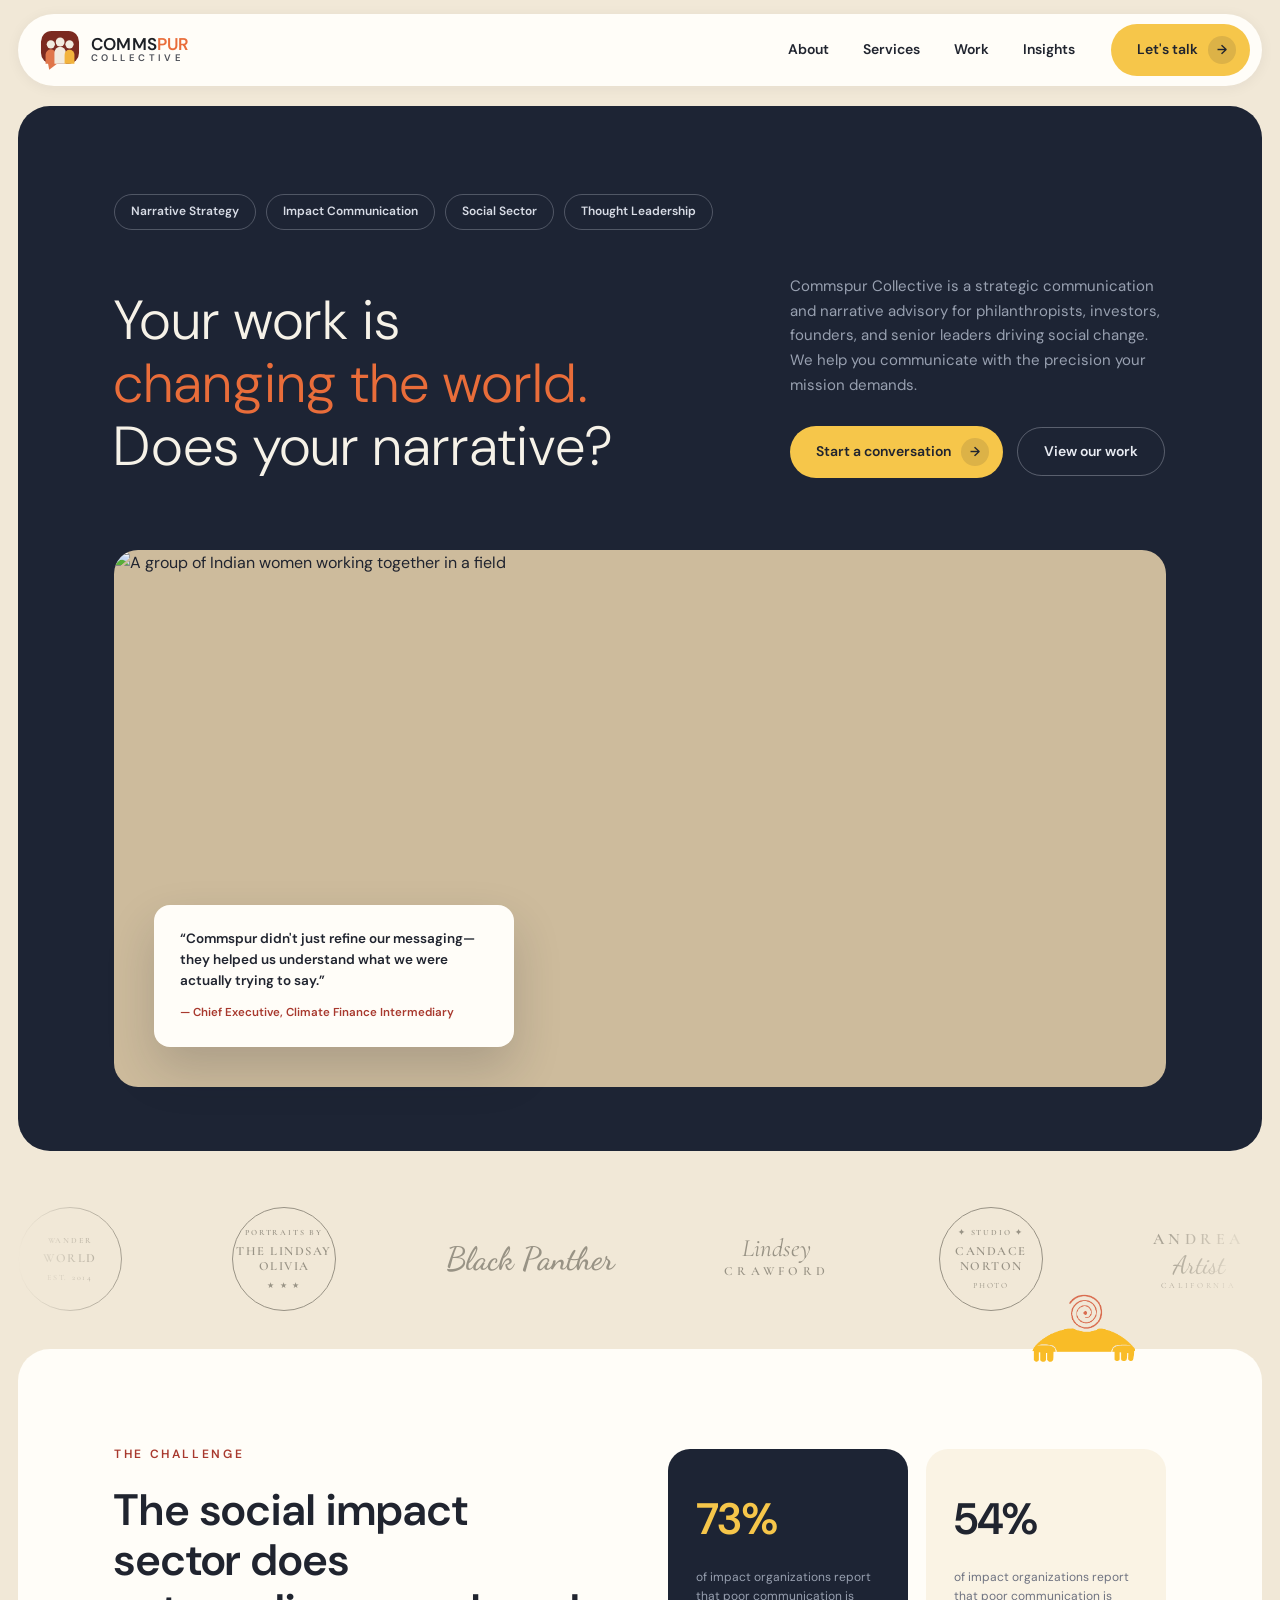
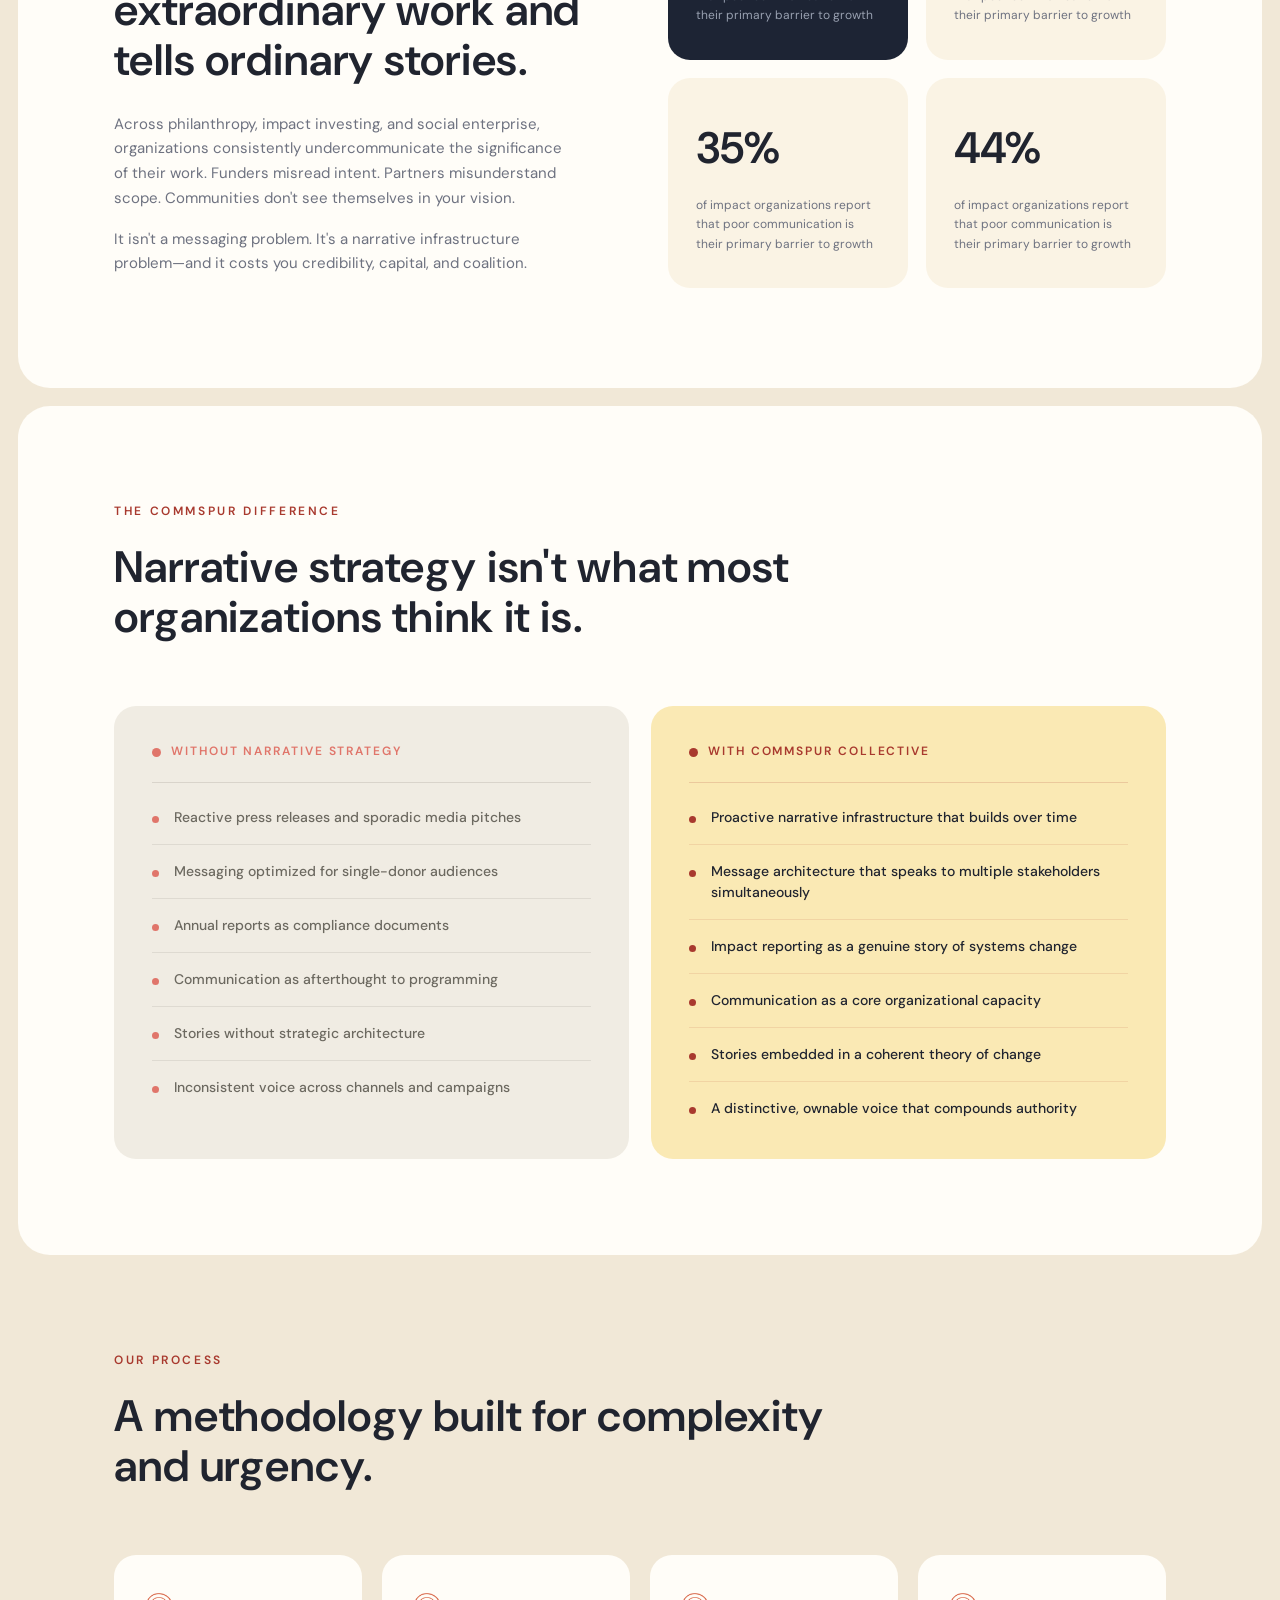
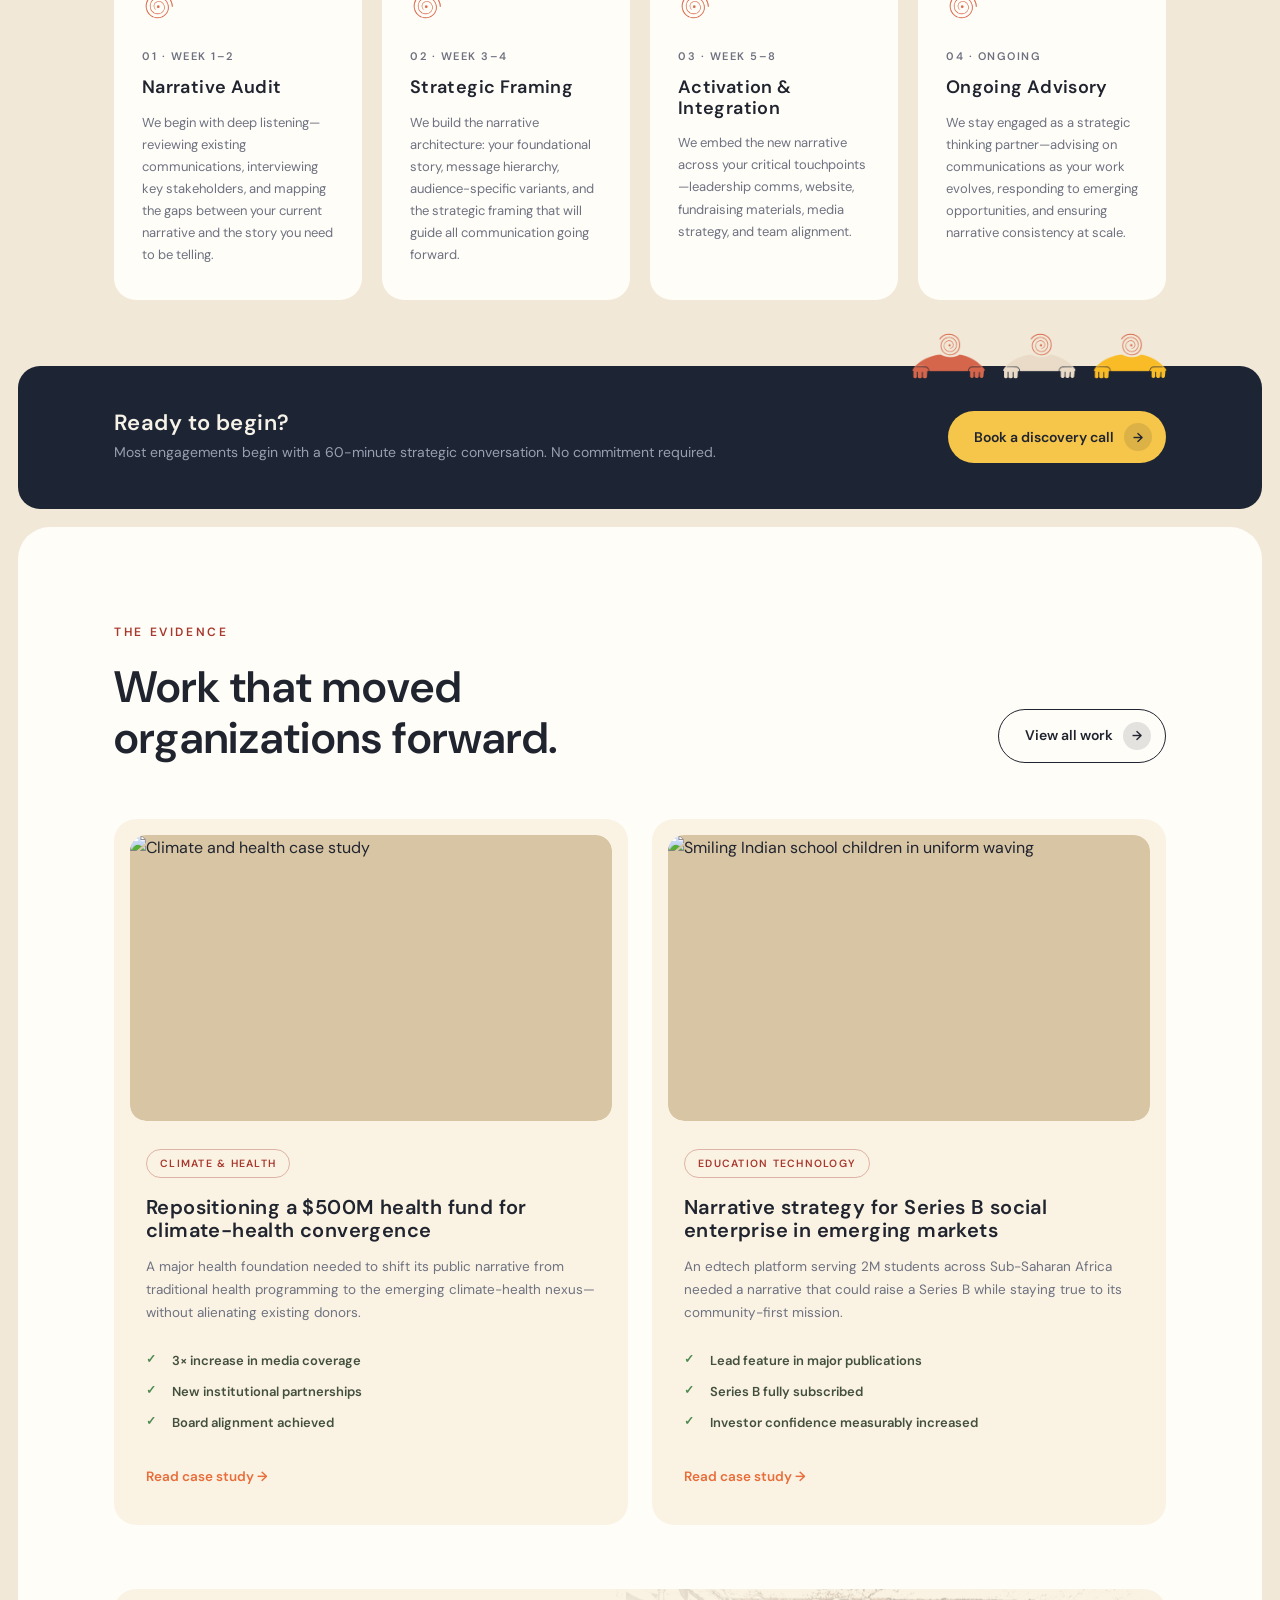
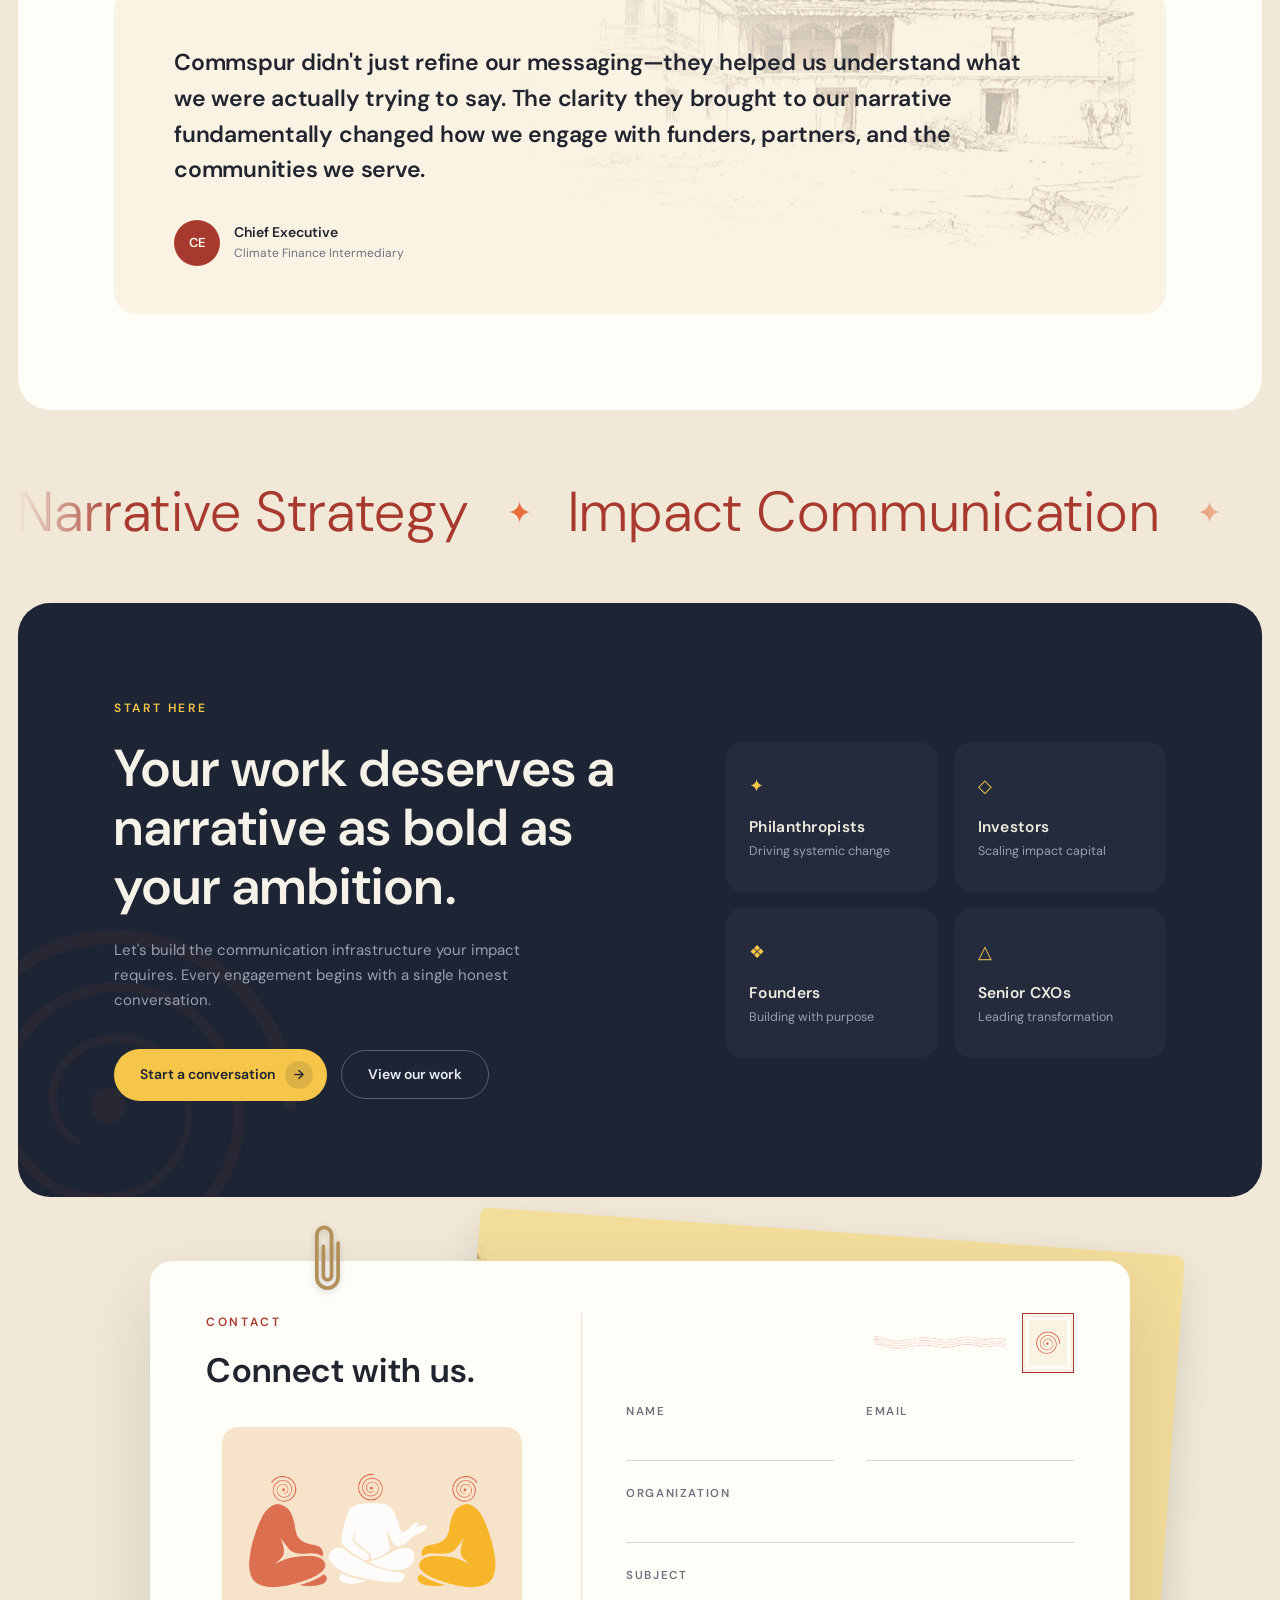
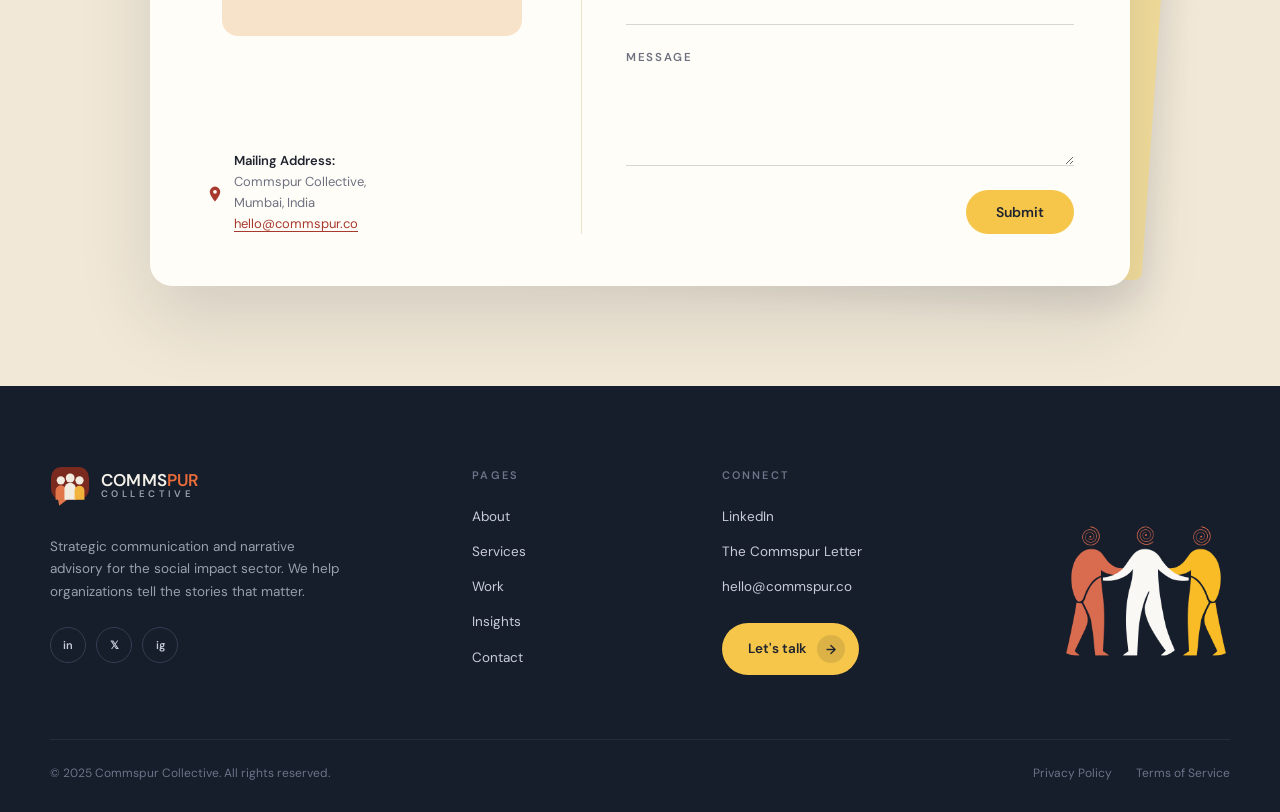
==== index.html @ 4a5842fd "first commit" ====
<!DOCTYPE html>
<html lang="en">
<head>
  <meta charset="UTF-8" />
  <meta name="viewport" content="width=device-width, initial-scale=1.0" />
  <title>Commspur Collective — Strategic Communication &amp; Narrative Advisory</title>
  <meta name="description" content="Commspur Collective is a strategic communication and narrative advisory for philanthropists, investors, founders, and senior leaders driving social change." />
  <link rel="preconnect" href="https://fonts.googleapis.com" />
  <link rel="preconnect" href="https://fonts.gstatic.com" crossorigin />
  <link href="https://fonts.googleapis.com/css2?family=DM+Sans:opsz,wght@9..40,300;9..40,400;9..40,500;9..40,600&family=Dancing+Script:wght@600;700&family=Cormorant+Garamond:ital,wght@0,500;0,600;1,500&display=swap" rel="stylesheet" />
  <link rel="icon" type="image/svg+xml" href="assets/logo-mark.svg" />
  <link rel="stylesheet" href="styles.css" />
</head>
<body>

  <!-- ============ HEADER ============ -->
  <header class="site-header" id="top">
    <div class="header-bar">
      <a href="#top" class="brand">
        <img class="brand-mark" src="assets/logo-mark.svg" alt="Commspur Collective logo" />
        <span class="brand-text">
          <span class="brand-word">COMMS<em>PUR</em></span>
          <span class="brand-sub">COLLECTIVE</span>
        </span>
      </a>

      <nav class="main-nav" id="mainNav">
        <a href="#challenge">About</a>
        <a href="#process">Services</a>
        <a href="#work">Work</a>
        <a href="#footer">Insights</a>
      </nav>

      <a href="#contact" class="btn btn-yellow header-cta">Let's talk <span class="arrow">→</span></a>

      <button class="nav-toggle" id="navToggle" aria-label="Open menu" aria-expanded="false">
        <span></span><span></span><span></span>
      </button>
    </div>
  </header>

  <main class="shell">

    <!-- ============ HERO (navy mega-block) ============ -->
    <section class="block block-navy hero">
      <div class="block-inner">
        <div class="hero-tags reveal">
          <span class="tag-pill">Narrative Strategy</span>
          <span class="tag-pill">Impact Communication</span>
          <span class="tag-pill">Social Sector</span>
          <span class="tag-pill">Thought Leadership</span>
        </div>

        <div class="hero-grid">
          <h1 class="reveal d1">Your work is<br /><span class="accent">changing the&nbsp;world.</span><br />Does your narrative?</h1>
          <div class="hero-aside reveal d2">
            <p>Commspur Collective is a strategic communication and narrative advisory for philanthropists, investors, founders, and senior leaders driving social change. We help you communicate with the precision your mission demands.</p>
            <div class="hero-actions">
              <a href="#contact" class="btn btn-yellow">Start a conversation <span class="arrow">→</span></a>
              <a href="#work" class="btn btn-ghost">View our work</a>
            </div>
          </div>
        </div>

        <div class="hero-media reveal d3">
          <img class="hero-photo" src="https://images.unsplash.com/photo-1707721690544-781fe6ede937?q=80&amp;w=1800&amp;auto=format&amp;fit=crop" alt="A group of Indian women working together in a field" loading="eager" />
          <figure class="hero-quote-card">
            <blockquote>&ldquo;Commspur didn't just refine our messaging&mdash;they helped us understand what we were actually trying to say.&rdquo;</blockquote>
            <figcaption>&mdash; Chief Executive, Climate Finance Intermediary</figcaption>
          </figure>
        </div>
      </div>
    </section>

    <!-- ============ LOGO STRIP ============ -->
    <section class="logo-strip" aria-label="Clients we have worked with">
      <div class="marquee">
        <div class="marquee-track" id="marqueeTrack">
          <div class="logo-item logo-stamp"><span class="stamp-top">WANDER</span><span class="stamp-mid">WORLD</span><span class="stamp-bottom">EST. 2014</span></div>
          <div class="logo-item logo-stamp"><span class="stamp-top">PORTRAITS BY</span><span class="stamp-mid">THE LINDSAY<br/>OLIVIA</span><span class="stamp-bottom">&#9733; &#9733; &#9733;</span></div>
          <div class="logo-item logo-script">Black Panther</div>
          <div class="logo-item logo-serif"><span class="serif-top">Lindsey</span><span class="serif-bottom">CRAWFORD</span></div>
          <div class="logo-item logo-stamp"><span class="stamp-top">&#10022; STUDIO &#10022;</span><span class="stamp-mid">CANDACE<br/>NORTON</span><span class="stamp-bottom">PHOTO</span></div>
          <div class="logo-item logo-mixed"><span class="mixed-top">ANDREA</span><span class="mixed-script">Artist</span><span class="mixed-bottom">CALIFORNIA</span></div>
          <div class="logo-item logo-script">Jonas &amp; June</div>
        </div>
      </div>
    </section>

    <!-- ============ THE CHALLENGE (white mega-block) ============ -->
    <section class="block block-white" id="challenge">
      <img class="peep-challenge peep-pop" src="assets/web/peep-yellow.png" alt="" aria-hidden="true" />
      <div class="block-inner">
        <div class="challenge-grid">
          <div class="challenge-copy reveal">
            <span class="eyebrow">The Challenge</span>
            <h2>The social impact sector does extraordinary work and tells ordinary stories.</h2>
            <p>Across philanthropy, impact investing, and social enterprise, organizations consistently undercommunicate the significance of their work. Funders misread intent. Partners misunderstand scope. Communities don't see themselves in your vision.</p>
            <p>It isn't a messaging problem. It's a narrative infrastructure problem&mdash;and it costs you credibility, capital, and coalition.</p>
          </div>
          <div class="stats-grid" data-stagger>
            <div class="stat-card stat-card-navy">
              <span class="stat-number">73%</span>
              <p>of impact organizations report that poor communication is their primary barrier to growth</p>
            </div>
            <div class="stat-card">
              <span class="stat-number">54%</span>
              <p>of impact organizations report that poor communication is their primary barrier to growth</p>
            </div>
            <div class="stat-card">
              <span class="stat-number">35%</span>
              <p>of impact organizations report that poor communication is their primary barrier to growth</p>
            </div>
            <div class="stat-card">
              <span class="stat-number">44%</span>
              <p>of impact organizations report that poor communication is their primary barrier to growth</p>
            </div>
          </div>
        </div>
      </div>
    </section>

    <!-- ============ THE COMMSPUR DIFFERENCE (white mega-block) ============ -->
    <section class="block block-white" id="difference">
      <div class="block-inner">
        <div class="section-head reveal">
          <span class="eyebrow">The Commspur Difference</span>
          <h2>Narrative strategy isn't what most organizations think it is.</h2>
        </div>

        <div class="compare-cols" data-stagger>
          <div class="compare-col col-without">
            <div class="compare-header"><span class="compare-dot dot-red"></span> Without Narrative Strategy</div>
            <ul>
              <li>Reactive press releases and sporadic media pitches</li>
              <li>Messaging optimized for single-donor audiences</li>
              <li>Annual reports as compliance documents</li>
              <li>Communication as afterthought to programming</li>
              <li>Stories without strategic architecture</li>
              <li>Inconsistent voice across channels and campaigns</li>
            </ul>
          </div>
          <div class="compare-col col-with">
            <div class="compare-header"><span class="compare-dot dot-orange"></span> With Commspur Collective</div>
            <ul>
              <li>Proactive narrative infrastructure that builds over time</li>
              <li>Message architecture that speaks to multiple stakeholders simultaneously</li>
              <li>Impact reporting as a genuine story of systems change</li>
              <li>Communication as a core organizational capacity</li>
              <li>Stories embedded in a coherent theory of change</li>
              <li>A distinctive, ownable voice that compounds authority</li>
            </ul>
          </div>
        </div>
      </div>
    </section>

    <!-- ============ OUR PROCESS (on canvas) ============ -->
    <section class="process-section" id="process">
      <div class="block-inner">
        <div class="section-head reveal">
          <span class="eyebrow">Our Process</span>
          <h2>A methodology built for complexity and urgency.</h2>
        </div>

        <div class="process-grid" data-stagger>
          <article class="process-card">
            <img class="process-spiral" src="assets/web/spiral.png" alt="" aria-hidden="true" />
            <span class="process-step">01 &middot; Week 1&ndash;2</span>
            <h3>Narrative Audit</h3>
            <p>We begin with deep listening&mdash;reviewing existing communications, interviewing key stakeholders, and mapping the gaps between your current narrative and the story you need to be telling.</p>
          </article>
          <article class="process-card">
            <img class="process-spiral" src="assets/web/spiral.png" alt="" aria-hidden="true" />
            <span class="process-step">02 &middot; Week 3&ndash;4</span>
            <h3>Strategic Framing</h3>
            <p>We build the narrative architecture: your foundational story, message hierarchy, audience-specific variants, and the strategic framing that will guide all communication going forward.</p>
          </article>
          <article class="process-card">
            <img class="process-spiral" src="assets/web/spiral.png" alt="" aria-hidden="true" />
            <span class="process-step">03 &middot; Week 5&ndash;8</span>
            <h3>Activation &amp; Integration</h3>
            <p>We embed the new narrative across your critical touchpoints&mdash;leadership comms, website, fundraising materials, media strategy, and team alignment.</p>
          </article>
          <article class="process-card">
            <img class="process-spiral" src="assets/web/spiral.png" alt="" aria-hidden="true" />
            <span class="process-step">04 &middot; Ongoing</span>
            <h3>Ongoing Advisory</h3>
            <p>We stay engaged as a strategic thinking partner&mdash;advising on communications as your work evolves, responding to emerging opportunities, and ensuring narrative consistency at scale.</p>
          </article>
        </div>
      </div>
    </section>

    <!-- ============ READY TO BEGIN (navy strip) ============ -->
    <section class="block block-navy ready-block">
      <img class="peep-collective peep-pop" src="assets/web/figures-collective.png" alt="" aria-hidden="true" />
      <div class="block-inner ready-strip reveal">
        <div class="ready-copy">
          <h3>Ready to begin?</h3>
          <p>Most engagements begin with a 60-minute strategic conversation. No commitment required.</p>
        </div>
        <a href="#contact" class="btn btn-yellow">Book a discovery call <span class="arrow">→</span></a>
      </div>
    </section>

    <!-- ============ THE EVIDENCE / WORK (white mega-block) ============ -->
    <section class="block block-white" id="work">
      <div class="block-inner">
        <div class="evidence-head reveal">
          <div>
            <span class="eyebrow">The Evidence</span>
            <h2>Work that moved organizations forward.</h2>
          </div>
          <a href="#work" class="btn btn-outline">View all work <span class="arrow">→</span></a>
        </div>

        <div class="case-grid" data-stagger>
          <article class="case-card">
            <div class="case-media">
              <img src="https://images.unsplash.com/photo-1542601906990-b4d3fb778b09?q=80&amp;w=1200&amp;auto=format&amp;fit=crop" alt="Climate and health case study" loading="lazy" />
            </div>
            <div class="case-body">
              <span class="case-tag">Climate &amp; Health</span>
              <h3>Repositioning a $500M health fund for climate-health convergence</h3>
              <p>A major health foundation needed to shift its public narrative from traditional health programming to the emerging climate-health nexus&mdash;without alienating existing donors.</p>
              <ul class="case-results">
                <li>3&times; increase in media coverage</li>
                <li>New institutional partnerships</li>
                <li>Board alignment achieved</li>
              </ul>
              <a href="#work" class="case-link">Read case study <span class="arrow">→</span></a>
            </div>
          </article>

          <article class="case-card">
            <div class="case-media">
              <img src="https://images.unsplash.com/photo-1524069290683-0457abfe42c3?q=80&amp;w=1200&amp;auto=format&amp;fit=crop" alt="Smiling Indian school children in uniform waving" loading="lazy" />
            </div>
            <div class="case-body">
              <span class="case-tag">Education Technology</span>
              <h3>Narrative strategy for Series B social enterprise in emerging markets</h3>
              <p>An edtech platform serving 2M students across Sub-Saharan Africa needed a narrative that could raise a Series B while staying true to its community-first mission.</p>
              <ul class="case-results">
                <li>Lead feature in major publications</li>
                <li>Series B fully subscribed</li>
                <li>Investor confidence measurably increased</li>
              </ul>
              <a href="#work" class="case-link">Read case study <span class="arrow">→</span></a>
            </div>
          </article>
        </div>

        <figure class="testimonial reveal" id="testimonialCard">
          <blockquote>Commspur didn't just refine our messaging&mdash;they helped us understand what we were actually trying to say. The clarity they brought to our narrative fundamentally changed how we engage with funders, partners, and the communities we serve.</blockquote>
          <figcaption>
            <span class="testimonial-avatar">CE</span>
            <span class="testimonial-meta">
              <strong>Chief Executive</strong>
              <em>Climate Finance Intermediary</em>
            </span>
          </figcaption>
        </figure>
      </div>
    </section>

    <!-- ============ TICKER ============ -->
    <div class="ticker" aria-hidden="true">
      <div class="ticker-track" id="tickerTrack">
        <span>Narrative Strategy</span><span class="tick-sep">&#10022;</span>
        <span>Impact Communication</span><span class="tick-sep">&#10022;</span>
        <span>Social Sector</span><span class="tick-sep">&#10022;</span>
        <span>Thought Leadership</span><span class="tick-sep">&#10022;</span>
      </div>
    </div>

    <!-- ============ FINAL CTA (navy mega-block) ============ -->
    <section class="block block-navy cta-block" id="cta">
      <img class="spiral-watermark" src="assets/web/spiral.png" alt="" aria-hidden="true" />
      <div class="block-inner cta-grid">
        <div class="cta-copy reveal">
          <span class="eyebrow eyebrow-ghost">Start Here</span>
          <h2>Your work deserves a narrative as bold as your ambition.</h2>
          <p>Let's build the communication infrastructure your impact requires. Every engagement begins with a single honest conversation.</p>
          <div class="cta-actions">
            <a href="#contact" class="btn btn-yellow">Start a conversation <span class="arrow">→</span></a>
            <a href="#work" class="btn btn-ghost">View our work</a>
          </div>
        </div>

        <div class="audience-grid" data-stagger>
          <div class="audience-card">
            <span class="audience-icon">&#10022;</span>
            <h4>Philanthropists</h4>
            <p>Driving systemic change</p>
          </div>
          <div class="audience-card">
            <span class="audience-icon">&#9671;</span>
            <h4>Investors</h4>
            <p>Scaling impact capital</p>
          </div>
          <div class="audience-card">
            <span class="audience-icon">&#10070;</span>
            <h4>Founders</h4>
            <p>Building with purpose</p>
          </div>
          <div class="audience-card">
            <span class="audience-icon">&#9651;</span>
            <h4>Senior CXOs</h4>
            <p>Leading transformation</p>
          </div>
        </div>
      </div>
    </section>

    <!-- ============ CONTACT (postcard form) ============ -->
    <section class="contact-section" id="contact">
      <div class="block-inner">
        <div class="postcard-scene reveal">
          <div class="postcard-back" aria-hidden="true">
            <img src="assets/web/scene-courtyard.png" alt="" />
          </div>

          <svg class="paperclip" viewBox="0 0 44 88" aria-hidden="true">
            <path d="M30 12 a9 9 0 0 0 -18 0 v52 a13 13 0 0 0 26 0 V22" fill="none" stroke="#b39059" stroke-width="4.5" stroke-linecap="round"/>
            <path d="M30 12 v50 a5 5 0 0 1 -10 0 V26" fill="none" stroke="#b39059" stroke-width="4.5" stroke-linecap="round"/>
          </svg>

          <div class="postcard">
            <div class="postcard-left">
              <span class="eyebrow">Contact</span>
              <h2 class="postcard-title">Connect with us.</h2>
              <img class="postcard-figures" src="assets/web/figures-sitting.png" alt="Three Commspur figures sitting in conversation" loading="lazy" />
              <div class="postcard-address">
                <svg class="postcard-pin" viewBox="0 0 24 24" aria-hidden="true"><path d="M12 2a7 7 0 0 0-7 7c0 5.25 7 13 7 13s7-7.75 7-13a7 7 0 0 0-7-7zm0 9.5A2.5 2.5 0 1 1 12 6.5a2.5 2.5 0 0 1 0 5z" fill="#a8392e"/></svg>
                <p><strong>Mailing Address:</strong><br />Commspur Collective,<br />Mumbai, India<br /><a href="mailto:hello@commspur.co">hello@commspur.co</a></p>
              </div>
            </div>

            <div class="postcard-divider" aria-hidden="true"></div>

            <div class="postcard-right">
              <div class="postcard-postage" aria-hidden="true">
                <img class="postage-lines" src="assets/web/lines-horizontal.png" alt="" />
                <span class="postage-stamp"><img src="assets/web/spiral.png" alt="" /></span>
              </div>

              <form class="postcard-form" id="contactForm" novalidate>
                <div class="form-row">
                  <label>Name
                    <input type="text" name="name" autocomplete="name" required />
                  </label>
                  <label>Email
                    <input type="email" name="email" autocomplete="email" required />
                  </label>
                </div>
                <label>Organization
                  <input type="text" name="organization" autocomplete="organization" />
                </label>
                <label>Subject
                  <input type="text" name="subject" />
                </label>
                <label>Message
                  <textarea name="message" rows="4" required></textarea>
                </label>
                <div class="form-foot">
                  <span class="form-status" id="formStatus" role="status" aria-live="polite"></span>
                  <button type="submit" class="postcard-submit">Submit</button>
                </div>
              </form>
            </div>
          </div>
        </div>
      </div>
    </section>

  </main>

  <!-- ============ FOOTER ============ -->
  <footer class="site-footer" id="footer">
    <div class="footer-inner">
      <div class="footer-grid">
        <div class="footer-brand">
          <a href="#top" class="brand brand-light">
            <img class="brand-mark" src="assets/logo-mark.svg" alt="Commspur Collective logo" />
            <span class="brand-text">
              <span class="brand-word">COMMS<em>PUR</em></span>
              <span class="brand-sub">COLLECTIVE</span>
            </span>
          </a>
          <p>Strategic communication and narrative advisory for the social impact sector. We help organizations tell the stories that matter.</p>
          <div class="footer-socials">
            <a href="#footer" aria-label="LinkedIn">in</a>
            <a href="#footer" aria-label="Twitter / X">&#120143;</a>
            <a href="#footer" aria-label="Instagram">ig</a>
          </div>
        </div>

        <div class="footer-col">
          <h5>Pages</h5>
          <a href="#challenge">About</a>
          <a href="#process">Services</a>
          <a href="#work">Work</a>
          <a href="#work">Insights</a>
          <a href="#contact">Contact</a>
        </div>

        <div class="footer-col">
          <h5>Connect</h5>
          <a href="#footer">LinkedIn</a>
          <a href="#footer">The Commspur Letter</a>
          <a href="mailto:hello@commspur.co">hello@commspur.co</a>
          <a href="#contact" class="btn btn-yellow footer-btn">Let's talk <span class="arrow">→</span></a>
        </div>

        <div class="footer-figures">
          <img src="assets/web/figures-standing.png" alt="Three Commspur figures standing hand in hand" loading="lazy" />
        </div>
      </div>

      <div class="footer-bottom">
        <span>&copy; 2025 Commspur Collective. All rights reserved.</span>
        <span class="footer-legal">
          <a href="#footer">Privacy Policy</a>
          <a href="#footer">Terms of Service</a>
        </span>
      </div>
    </div>
  </footer>

  <script src="https://cdnjs.cloudflare.com/ajax/libs/gsap/3.12.5/gsap.min.js"></script>
  <script src="https://cdnjs.cloudflare.com/ajax/libs/gsap/3.12.5/ScrollTrigger.min.js"></script>
  <script src="script.js"></script>
</body>
</html>
---- styles.css ----
/* ==========================================================================
   Commspur Collective — premium redesign
   ========================================================================== */

:root {
  --canvas: #f1e8d7;
  --cream: #f7e3c9;
  --cream-soft: #faf3e4;
  --white: #fffdf8;
  --ink: #20242f;
  --navy: #1d2434;
  --navy-deep: #161d2b;
  --navy-card: #232b3d;
  --orange: #e96d3a;
  --brick: #a8392e;
  --maroon: #7b2a20;
  --yellow: #f6c64a;
  --pink: #f5d9cd;
  --salmon: #e0756a;
  --muted: #6e7280;
  --muted-light: #98a0b0;
  --line: #ece2cd;
  --radius-block: 32px;
  --radius-card: 22px;
  --font: "DM Sans", -apple-system, BlinkMacSystemFont, "Segoe UI", sans-serif;
  --ease: cubic-bezier(0.32, 0.72, 0, 1);
  --ease-spring: cubic-bezier(0.34, 1.56, 0.64, 1);
}

* { margin: 0; padding: 0; box-sizing: border-box; }

html { scroll-behavior: smooth; }

body {
  font-family: var(--font);
  background: var(--canvas);
  color: var(--ink);
  font-size: 16px;
  line-height: 1.65;
  -webkit-font-smoothing: antialiased;
  overflow-x: hidden;
}

img { display: block; max-width: 100%; }

a { text-decoration: none; color: inherit; }

b, strong { font-weight: 600; }

h1, h2, h3, h4 {
  line-height: 1.14;
  font-weight: 600;
  color: var(--ink);
  letter-spacing: 0.02em;
}

h2 { font-size: clamp(30px, 3.6vw, 44px); }

/* ---------- Shell: floating rounded blocks on the canvas ---------- */

.shell {
  max-width: 1440px;
  margin-inline: auto;
  padding: 0 18px 18px;
}

.block {
  position: relative;
  border-radius: var(--radius-block);
  margin-top: 18px;
}

.block-white { background: var(--white); }

.block-navy { background: var(--navy); }

.block-inner {
  width: min(1180px, 100%);
  margin-inline: auto;
  padding: 96px clamp(28px, 5vw, 72px);
}

/* ---------- Type helpers ---------- */

.eyebrow {
  display: block;
  font-size: 12px;
  font-weight: 600;
  letter-spacing: 0.22em;
  text-transform: uppercase;
  color: var(--brick);
  margin-bottom: 20px;
}

.eyebrow-ghost { color: var(--yellow); }

.section-head { max-width: 720px; margin-bottom: 64px; }

/* ---------- Buttons ---------- */

.btn {
  display: inline-flex;
  align-items: center;
  gap: 10px;
  font-weight: 600;
  font-size: 14px;
  padding: 12px 14px 12px 26px;
  border-radius: 999px;
  white-space: nowrap;
  transition: transform 0.25s var(--ease), box-shadow 0.45s var(--ease), background 0.45s var(--ease), border-color 0.45s var(--ease), color 0.45s var(--ease);
}

.btn:active { transform: scale(0.97); }

/* button-in-button trailing icon */
.btn .arrow {
  width: 28px;
  height: 28px;
  border-radius: 50%;
  display: inline-flex;
  align-items: center;
  justify-content: center;
  font-size: 13px;
  font-weight: 600;
  background: rgba(32, 36, 47, 0.12);
  transition: transform 0.45s var(--ease-spring), background 0.45s var(--ease);
}

.btn:hover .arrow { transform: translate(2px, -1px) scale(1.08); }

.btn:not(:has(.arrow)) { padding-right: 26px; }

.btn-yellow {
  background: var(--yellow);
  color: var(--ink);
}
.btn-yellow:hover {
  box-shadow: 0 12px 28px rgba(35, 40, 56, 0.18);
}

.btn-outline {
  background: transparent;
  color: var(--ink);
  border: 1.5px solid var(--ink);
}
.btn-outline:hover { background: var(--ink); color: var(--white); }
.btn-outline:hover .arrow { background: rgba(255, 253, 248, 0.18); }

.btn-ghost {
  background: transparent;
  color: #e9ecf3;
  border: 1.5px solid rgba(233, 236, 243, 0.3);
}
.btn-ghost:hover { border-color: #e9ecf3; }

/* ---------- Header (floating pill bar) ---------- */

.site-header {
  position: sticky;
  top: 14px;
  z-index: 50;
  max-width: 1440px;
  margin-inline: auto;
  padding: 0 18px;
}

.header-bar {
  display: flex;
  align-items: center;
  justify-content: space-between;
  gap: 24px;
  background: var(--white);
  border-radius: 999px;
  padding: 10px 12px 10px 22px;
  box-shadow: 0 2px 14px rgba(32, 36, 47, 0.06);
  transition: box-shadow 0.25s ease;
}

.site-header.scrolled .header-bar { box-shadow: 0 10px 30px rgba(32, 36, 47, 0.14); }

.brand { display: inline-flex; align-items: center; gap: 11px; }

.brand-mark { width: 40px; height: auto; flex-shrink: 0; }

.brand-text { display: flex; flex-direction: column; line-height: 1.05; }

.brand-word {
  font-weight: 600;
  font-size: 17px;
  letter-spacing: 0.01em;
  color: #1d2025;
}

.brand-word em { font-style: normal; color: var(--orange); }

.brand-sub {
  font-weight: 600;
  font-size: 9.5px;
  letter-spacing: 0.36em;
  color: #4c4f57;
}

.brand-light .brand-word { color: #f3f0e8; }
.brand-light .brand-sub { color: #98a0b0; }

.main-nav {
  display: flex;
  gap: 34px;
  margin-left: auto;
  margin-right: 12px;
}

.main-nav a {
  position: relative;
  font-size: 14px;
  font-weight: 600;
  color: var(--ink);
  transition: color 0.3s var(--ease);
}
.main-nav a::after {
  content: "";
  position: absolute;
  left: 0;
  bottom: -5px;
  width: 100%;
  height: 2px;
  border-radius: 2px;
  background: var(--orange);
  transform: scaleX(0);
  transform-origin: left;
  transition: transform 0.45s var(--ease);
}
.main-nav a:hover { color: var(--orange); }
.main-nav a:hover::after { transform: scaleX(1); }

.nav-toggle {
  display: none;
  flex-direction: column;
  gap: 5px;
  background: none;
  border: 0;
  cursor: pointer;
  padding: 8px;
}
.nav-toggle span {
  width: 24px;
  height: 2.5px;
  border-radius: 2px;
  background: var(--ink);
  transition: transform 0.25s ease, opacity 0.25s ease;
}
.nav-toggle.open span:nth-child(1) { transform: translateY(7.5px) rotate(45deg); }
.nav-toggle.open span:nth-child(2) { opacity: 0; }
.nav-toggle.open span:nth-child(3) { transform: translateY(-7.5px) rotate(-45deg); }

/* ---------- Hero ---------- */

.hero { margin-top: 34px; }

.hero .block-inner { padding-top: 88px; padding-bottom: 64px; }

.hero-tags {
  display: flex;
  flex-wrap: wrap;
  gap: 10px;
  margin-bottom: 44px;
}

.tag-pill {
  display: inline-block;
  font-size: 12px;
  font-weight: 600;
  color: #d8dce6;
  border: 1px solid rgba(216, 220, 230, 0.28);
  border-radius: 999px;
  padding: 7px 16px;
}

.hero-grid {
  display: grid;
  grid-template-columns: 1.65fr 1fr;
  gap: 56px;
  align-items: end;
  margin-bottom: 72px;
}

.hero h1 {
  font-size: clamp(36px, 4.3vw, 58px);
  font-weight: 300;
  letter-spacing: 0.035em;
  color: #f6f2e8;
}

.hero h1 .accent { color: var(--orange); }

.hero-aside p {
  font-size: 15px;
  color: var(--muted-light);
  margin-bottom: 28px;
}

.hero-actions { display: flex; align-items: center; gap: 14px; flex-wrap: wrap; }

/* hero media panel (full-bleed photo, like the reference image band) */

.hero-media { position: relative; }

.hero-photo {
  width: 100%;
  height: clamp(380px, 42vw, 560px);
  object-fit: cover;
  border-radius: 24px;
  background: #cdbb9c;
}

.hero-quote-card {
  position: absolute;
  left: 40px;
  bottom: 40px;
  width: min(360px, 80%);
  background: var(--white);
  border-radius: 16px;
  padding: 24px 26px;
  box-shadow: 0 22px 48px rgba(23, 30, 44, 0.18);
}

.hero-quote-card blockquote {
  color: var(--ink);
  font-size: 13.5px;
  font-weight: 600;
  line-height: 1.55;
  margin-bottom: 12px;
}

.hero-quote-card figcaption {
  color: var(--brick);
  font-size: 11.5px;
  font-weight: 600;
}

/* ---------- Logo strip ---------- */

.logo-strip { padding: 56px 0 20px; overflow: hidden; }

.marquee {
  overflow: hidden;
  -webkit-mask-image: linear-gradient(90deg, transparent, #000 10%, #000 90%, transparent);
  mask-image: linear-gradient(90deg, transparent, #000 10%, #000 90%, transparent);
}

.marquee-track {
  display: flex;
  align-items: center;
  gap: 110px;
  width: max-content;
  animation: marquee 38s linear infinite;
}

.marquee:hover .marquee-track { animation-play-state: paused; }

@keyframes marquee {
  from { transform: translateX(0); }
  to { transform: translateX(-50%); }
}

.logo-item {
  flex-shrink: 0;
  color: #5e5a4f;
  opacity: 0.6;
  text-align: center;
}

.logo-stamp {
  width: 104px;
  height: 104px;
  border: 1.4px solid #5e5a4f;
  border-radius: 50%;
  display: flex;
  flex-direction: column;
  align-items: center;
  justify-content: center;
  gap: 4px;
  font-family: "Cormorant Garamond", serif;
}

.stamp-top { font-size: 8px; letter-spacing: 0.22em; font-weight: 600; }
.stamp-mid { font-size: 12.5px; letter-spacing: 0.12em; font-weight: 600; line-height: 1.25; }
.stamp-bottom { font-size: 8px; letter-spacing: 0.22em; }

.logo-script {
  font-family: "Dancing Script", cursive;
  font-size: 32px;
  font-weight: 600;
}

.logo-serif { font-family: "Cormorant Garamond", serif; }
.serif-top { display: block; font-style: italic; font-size: 25px; line-height: 1; }
.serif-bottom { display: block; font-size: 12.5px; letter-spacing: 0.34em; font-weight: 600; }

.logo-mixed { font-family: "Cormorant Garamond", serif; }
.mixed-top { display: block; font-size: 16px; letter-spacing: 0.28em; font-weight: 600; }
.mixed-script { display: block; font-family: "Dancing Script", cursive; font-size: 25px; line-height: 1.1; }
.mixed-bottom { display: block; font-size: 8px; letter-spacing: 0.34em; }

/* ---------- Challenge ---------- */

.peep-challenge {
  position: absolute;
  width: 132px;
  top: -81px;
  right: 9%;
  z-index: 2;
  pointer-events: none;
  user-select: none;
}

.challenge-grid {
  display: grid;
  grid-template-columns: 1fr 1.05fr;
  gap: 80px;
  align-items: center;
}

.challenge-copy h2 { margin-bottom: 26px; }

.challenge-copy p {
  font-size: 15px;
  color: var(--muted);
  margin-bottom: 16px;
  max-width: 460px;
}

.stats-grid {
  display: grid;
  grid-template-columns: 1fr 1fr;
  gap: 18px;
}

.stat-card {
  background: var(--cream-soft);
  border-radius: var(--radius-card);
  padding: 34px 28px;
  transition: transform 0.5s var(--ease), box-shadow 0.5s var(--ease);
}

.stat-card:hover {
  transform: translateY(-5px);
  box-shadow: 0 18px 38px rgba(35, 40, 56, 0.08);
}

.stat-number {
  display: block;
  font-size: 44px;
  font-weight: 600;
  letter-spacing: -0.03em;
  color: var(--ink);
  margin-bottom: 12px;
}

.stat-card p {
  font-size: 12px;
  line-height: 1.6;
  color: var(--muted);
}

.stat-card-navy { background: var(--navy); }
.stat-card-navy .stat-number { color: var(--yellow); }
.stat-card-navy p { color: var(--muted-light); }

/* ---------- Compare columns ---------- */

.compare-cols {
  display: grid;
  grid-template-columns: 1fr 1fr;
  gap: 22px;
}

.compare-col {
  border-radius: var(--radius-card);
  padding: 36px 38px;
}

.col-without { background: #f0ece3; }
.col-with { background: #fae9b4; }

.compare-header {
  display: flex;
  align-items: center;
  gap: 10px;
  font-size: 12px;
  font-weight: 600;
  letter-spacing: 0.16em;
  text-transform: uppercase;
  padding-bottom: 20px;
  margin-bottom: 8px;
}

.col-without .compare-header { color: var(--salmon); border-bottom: 1px solid rgba(94, 90, 79, 0.16); }
.col-with .compare-header { color: var(--brick); border-bottom: 1px solid rgba(168, 57, 46, 0.18); }

.compare-dot { width: 9px; height: 9px; border-radius: 50%; flex-shrink: 0; }
.dot-red { background: var(--salmon); }
.dot-orange { background: var(--brick); }

.compare-col ul { list-style: none; }

.compare-col li {
  position: relative;
  font-size: 14px;
  font-weight: 500;
  line-height: 1.5;
  padding: 16px 0 16px 22px;
}

.col-without li { color: #6c6960; border-bottom: 1px solid rgba(94, 90, 79, 0.12); }
.col-with li { color: var(--ink); border-bottom: 1px solid rgba(168, 57, 46, 0.12); }

.compare-col li:last-child { border-bottom: 0; padding-bottom: 4px; }

.compare-col li::before {
  content: "";
  position: absolute;
  left: 0;
  top: 25px;
  width: 7px;
  height: 7px;
  border-radius: 50%;
}

.col-without li::before { background: var(--salmon); }
.col-with li::before { background: var(--brick); }

/* ---------- Process (on canvas) ---------- */

.process-section { padding: 56px 0 24px; }

.process-section .block-inner { padding-top: 40px; padding-bottom: 24px; }

.process-grid {
  display: grid;
  grid-template-columns: repeat(4, 1fr);
  gap: 20px;
}

.process-card {
  background: var(--white);
  border-radius: var(--radius-card);
  padding: 34px 28px;
  transition: transform 0.5s var(--ease), box-shadow 0.5s var(--ease);
}

.process-card:hover {
  transform: translateY(-6px);
  box-shadow: 0 24px 48px rgba(35, 40, 56, 0.09);
}

.process-spiral {
  width: 34px;
  margin-bottom: 24px;
  transition: transform 1s var(--ease);
}

.process-card:hover .process-spiral { transform: rotate(150deg); }

.process-step {
  display: block;
  font-size: 11px;
  font-weight: 600;
  letter-spacing: 0.14em;
  text-transform: uppercase;
  color: var(--muted);
  margin-bottom: 12px;
}

.process-card h3 { font-size: 18px; margin-bottom: 14px; }

.process-card p {
  font-size: 13px;
  line-height: 1.7;
  color: var(--muted);
}

/* ---------- Ready strip (navy) ---------- */

.ready-block { border-radius: var(--radius-card); }

.peep-collective {
  position: absolute;
  width: 290px;
  top: -54px;
  right: 76px;
  z-index: 2;
  pointer-events: none;
  user-select: none;
}

.ready-strip {
  display: flex;
  align-items: center;
  justify-content: space-between;
  gap: 28px;
  padding-top: 44px;
  padding-bottom: 44px;
}

.ready-copy h3 { font-size: 22px; color: #f6f2e8; margin-bottom: 6px; }

.ready-copy p { font-size: 14px; color: var(--muted-light); }

/* ---------- Evidence / Work ---------- */

.evidence-head {
  display: flex;
  align-items: flex-end;
  justify-content: space-between;
  gap: 28px;
  margin-bottom: 56px;
}

.evidence-head h2 { max-width: 520px; }

.case-grid {
  display: grid;
  grid-template-columns: 1fr 1fr;
  gap: 24px;
  margin-bottom: 64px;
}

.case-card {
  background: var(--cream-soft);
  border-radius: var(--radius-card);
  padding: 16px 16px 36px;
  transition: transform 0.25s ease, box-shadow 0.25s ease;
}

.case-card:hover {
  transform: translateY(-4px);
  box-shadow: 0 22px 48px rgba(35, 40, 56, 0.1);
}

.case-media {
  overflow: hidden;
  border-radius: 16px;
}

.case-media img {
  width: 100%;
  aspect-ratio: 16 / 9.5;
  object-fit: cover;
  border-radius: 16px;
  background: #d8c5a4;
  transition: transform 0.9s var(--ease);
}

.case-card:hover .case-media img { transform: scale(1.05); }

.case-body { padding: 28px 16px 0; }

.case-tag {
  display: inline-block;
  font-size: 10.5px;
  font-weight: 600;
  letter-spacing: 0.12em;
  text-transform: uppercase;
  color: var(--brick);
  border: 1px solid rgba(168, 57, 46, 0.35);
  border-radius: 999px;
  padding: 5px 13px;
  margin-bottom: 18px;
}

.case-body h3 {
  font-size: 20px;
  margin-bottom: 14px;
  max-width: 430px;
}

.case-body > p {
  font-size: 13.5px;
  color: var(--muted);
  line-height: 1.7;
  margin-bottom: 20px;
}

.case-results {
  list-style: none;
  margin-bottom: 24px;
}

.case-results li {
  position: relative;
  font-size: 13px;
  font-weight: 600;
  color: #44503e;
  padding: 5px 0 5px 26px;
}

.case-results li::before {
  content: "✓";
  position: absolute;
  left: 0;
  top: 5px;
  color: #4d8a4f;
  font-weight: 600;
  font-size: 12px;
}

.case-link {
  font-size: 13.5px;
  font-weight: 600;
  color: var(--orange);
}

.case-link .arrow { display: inline-block; transition: transform 0.2s ease; }
.case-link:hover .arrow { transform: translateX(3px); }

/* ---------- Testimonial ---------- */

.testimonial {
  position: relative;
  overflow: hidden;
  background: var(--cream-soft);
  border-radius: var(--radius-card);
  padding: 56px 60px 48px;
}

/* courtyard scene fading in from the right edge of the card */
.testimonial::before {
  content: "";
  position: absolute;
  inset: 0;
  background: url("assets/web/scene-courtyard.png") right -30px bottom / auto 135% no-repeat;
  opacity: 0.3;
  -webkit-mask-image: linear-gradient(90deg, transparent 38%, #000 72%);
  mask-image: linear-gradient(90deg, transparent 38%, #000 72%);
  pointer-events: none;
}

.testimonial blockquote,
.testimonial figcaption {
  position: relative;
  z-index: 1;
}

.testimonial blockquote {
  font-size: clamp(18px, 2.1vw, 23px);
  font-weight: 600;
  line-height: 1.55;
  letter-spacing: -0.01em;
  color: var(--ink);
  max-width: 860px;
  margin-bottom: 32px;
}

.testimonial figcaption {
  display: flex;
  align-items: center;
  gap: 14px;
}

.testimonial-avatar {
  width: 46px;
  height: 46px;
  border-radius: 50%;
  background: var(--brick);
  color: #fdf6ea;
  display: inline-flex;
  align-items: center;
  justify-content: center;
  font-size: 13px;
  font-weight: 600;
}

.testimonial-meta { display: flex; flex-direction: column; }

.testimonial-meta strong { font-size: 14px; color: var(--ink); }

.testimonial-meta em {
  font-style: normal;
  font-size: 12px;
  color: var(--muted);
}

/* ---------- Final CTA ---------- */

.cta-block { overflow: hidden; }

.spiral-watermark {
  position: absolute;
  width: 440px;
  left: -120px;
  bottom: -120px;
  opacity: 0.06;
  pointer-events: none;
  z-index: 0;
  animation: spin-slow 90s linear infinite;
}

@keyframes spin-slow {
  to { transform: rotate(360deg); }
}

.cta-grid {
  position: relative;
  z-index: 1;
  display: grid;
  grid-template-columns: 1.1fr 0.9fr;
  gap: 72px;
  align-items: center;
}

.cta-copy h2 {
  color: #f6f2e8;
  font-size: clamp(34px, 4.2vw, 52px);
  font-weight: 600;
  margin-bottom: 22px;
}

.cta-copy p {
  font-size: 15px;
  color: var(--muted-light);
  max-width: 440px;
  margin-bottom: 36px;
}

.cta-actions { display: flex; align-items: center; gap: 14px; flex-wrap: wrap; }

.audience-grid {
  display: grid;
  grid-template-columns: 1fr 1fr;
  gap: 16px;
}

.audience-card {
  background: var(--navy-card);
  border-radius: 18px;
  padding: 30px 24px;
  transition: background 0.25s ease;
}

.audience-card:hover { background: #283146; }

.audience-icon {
  display: block;
  color: var(--yellow);
  font-size: 18px;
  margin-bottom: 18px;
  transition: transform 0.5s var(--ease-spring);
}

.audience-card:hover .audience-icon { transform: translateY(-3px) scale(1.12); }

.audience-card h4 {
  color: #f0ecdf;
  font-size: 15.5px;
  font-weight: 600;
  margin-bottom: 4px;
}

.audience-card p { font-size: 12.5px; color: var(--muted-light); }

/* ---------- Contact (postcard form) ---------- */

.contact-section { padding: 64px 0 16px; }

.contact-section .block-inner { padding-top: 0; padding-bottom: 48px; }

.postcard-scene {
  position: relative;
  max-width: 980px;
  margin-inline: auto;
}

/* tilted card peeking out behind the postcard */
.postcard-back {
  position: absolute;
  top: -30px;
  right: -34px;
  width: 72%;
  height: 100%;
  background: #f3dd9b;
  border-radius: 8px;
  transform: rotate(4deg);
  overflow: hidden;
  box-shadow: 0 18px 44px rgba(35, 40, 56, 0.12);
}

.postcard-back img {
  position: absolute;
  right: -20px;
  bottom: -10px;
  height: 110%;
  width: auto;
  max-width: none;
  opacity: 0.75;
}

.paperclip {
  position: absolute;
  top: -36px;
  left: 16%;
  width: 36px;
  z-index: 3;
  filter: drop-shadow(0 2px 3px rgba(35, 40, 56, 0.2));
}

.postcard {
  position: relative;
  z-index: 2;
  display: grid;
  grid-template-columns: 0.85fr 1px 1.15fr;
  gap: 44px;
  background: var(--white);
  border-radius: var(--radius-card);
  padding: 52px 56px;
  box-shadow: 0 32px 72px rgba(35, 40, 56, 0.14);
}

.postcard-left { display: flex; flex-direction: column; }

.postcard-title {
  font-size: clamp(26px, 2.8vw, 34px);
  color: var(--ink);
  margin-bottom: 30px;
}

.postcard-figures {
  width: min(300px, 92%);
  margin: 6px auto 32px;
  background: var(--cream);
  border-radius: 16px;
  padding: 28px 22px;
}

.postcard-address {
  display: flex;
  gap: 10px;
  margin-top: auto;
  font-size: 13px;
  line-height: 1.6;
  color: var(--muted);
}

.postcard-address strong { color: var(--ink); }

.postcard-pin { width: 18px; flex-shrink: 0; margin-top: 3px; }

.postcard-address a {
  color: var(--brick);
  text-decoration: underline;
  text-underline-offset: 3px;
}

.postcard-divider { background: var(--line); }

.postcard-right { display: flex; flex-direction: column; }

.postcard-postage {
  display: flex;
  align-items: center;
  justify-content: flex-end;
  gap: 16px;
  margin-bottom: 30px;
}

.postage-lines { width: 132px; opacity: 0.85; }

.postage-stamp {
  width: 52px;
  height: 60px;
  background: var(--cream-soft);
  border: 1.5px solid var(--brick);
  outline: 3px solid var(--white);
  outline-offset: -7px;
  display: inline-flex;
  align-items: center;
  justify-content: center;
  flex-shrink: 0;
}

.postage-stamp img { width: 30px; }

.postcard-form label {
  display: block;
  font-size: 11.5px;
  font-weight: 600;
  letter-spacing: 0.14em;
  text-transform: uppercase;
  color: var(--muted);
  margin-bottom: 24px;
}

.form-row {
  display: grid;
  grid-template-columns: 1fr 1fr;
  gap: 32px;
}

.postcard-form input,
.postcard-form textarea {
  display: block;
  width: 100%;
  border: 0;
  border-bottom: 1.5px solid rgba(32, 36, 47, 0.18);
  border-radius: 0;
  background: transparent;
  font-family: var(--font);
  font-size: 15px;
  color: var(--ink);
  padding: 8px 2px 10px;
  outline: none;
  resize: vertical;
  transition: border-color 0.45s var(--ease);
}

.postcard-form input:focus,
.postcard-form textarea:focus {
  border-bottom-color: var(--orange);
  box-shadow: 0 1px 0 0 var(--orange);
}

.form-foot {
  display: flex;
  align-items: center;
  justify-content: flex-end;
  gap: 18px;
  margin-top: 6px;
}

.form-status {
  font-size: 12.5px;
  font-weight: 500;
  color: #4d8a4f;
  opacity: 0;
  transition: opacity 0.45s var(--ease);
}

.form-status.show { opacity: 1; }

.postcard-submit {
  font-family: var(--font);
  font-size: 14px;
  font-weight: 600;
  background: var(--yellow);
  color: var(--ink);
  border: 0;
  border-radius: 999px;
  padding: 13px 30px;
  cursor: pointer;
  transition: box-shadow 0.45s var(--ease), transform 0.25s var(--ease);
}

.postcard-submit:hover {
  box-shadow: 0 12px 28px rgba(35, 40, 56, 0.18);
  transform: translateY(-2px);
}

.postcard-submit:active { transform: scale(0.96); }

/* ---------- Footer ---------- */

.site-footer {
  background: var(--navy-deep);
  margin-top: 18px;
  padding: 80px 0 0;
}

.footer-inner {
  width: min(1180px, 100% - 56px);
  margin-inline: auto;
}

.footer-grid {
  display: grid;
  grid-template-columns: 1.3fr 0.7fr 0.9fr 0.7fr;
  gap: 48px;
  padding-bottom: 64px;
  align-items: start;
}

.footer-brand p {
  font-size: 13.5px;
  color: var(--muted-light);
  max-width: 300px;
  margin: 22px 0 24px;
}

.footer-socials { display: flex; gap: 10px; }

.footer-socials a {
  width: 36px;
  height: 36px;
  border-radius: 50%;
  border: 1px solid #353e54;
  display: inline-flex;
  align-items: center;
  justify-content: center;
  font-size: 11px;
  font-weight: 600;
  color: #c8cdd8;
  transition: border-color 0.2s ease, color 0.2s ease;
}

.footer-socials a:hover { border-color: var(--yellow); color: var(--yellow); }

.footer-col { display: flex; flex-direction: column; align-items: flex-start; gap: 13px; }

.footer-col h5 {
  font-size: 11px;
  font-weight: 600;
  letter-spacing: 0.2em;
  text-transform: uppercase;
  color: #6b7488;
  margin-bottom: 8px;
}

.footer-col a {
  font-size: 13.5px;
  color: #c8cdd8;
  transition: color 0.2s ease;
}

.footer-col a:hover { color: var(--yellow); }

.footer-btn { margin-top: 12px; }
.footer-col a.footer-btn { color: var(--ink); }

.footer-figures {
  align-self: end;
  justify-self: end;
}

.footer-figures img { width: 168px; }

.footer-bottom {
  display: flex;
  align-items: center;
  justify-content: space-between;
  gap: 20px;
  border-top: 1px solid #242d40;
  padding: 24px 0 28px;
  font-size: 12px;
  color: #6b7488;
}

.footer-legal { display: flex; gap: 24px; }

.footer-legal a { color: #6b7488; }
.footer-legal a:hover { color: var(--yellow); }

/* ---------- Motion: reveals, staggers, pops ---------- */

.reveal {
  opacity: 0;
  transform: translateY(30px);
  filter: blur(8px);
  transition: opacity 0.9s var(--ease), transform 0.9s var(--ease), filter 0.9s var(--ease);
}

.reveal.visible {
  opacity: 1;
  transform: translateY(0);
  filter: blur(0);
}

/* entrance order for hero elements */
.d1 { transition-delay: 0.1s; }
.d2 { transition-delay: 0.22s; }
.d3 { transition-delay: 0.34s; }
.d4 { transition-delay: 0.55s; }

/* grids whose children cascade in one by one (delays set by JS) */
[data-stagger] > * {
  opacity: 0;
  transform: translateY(30px);
  filter: blur(6px);
  transition: opacity 0.9s var(--ease), transform 0.9s var(--ease), filter 0.9s var(--ease);
}

[data-stagger].visible > * {
  opacity: 1;
  transform: translateY(0);
  filter: blur(0);
}

/* peeping figures spring up over their ledge, then idle-float */
.peep-pop {
  opacity: 0;
  transform: translateY(46%);
  transition: transform 1.1s var(--ease-spring) 0.15s, opacity 0.45s var(--ease) 0.15s;
}

.peep-pop.visible {
  opacity: 1;
  transform: translateY(0);
  animation: float-y 5.5s ease-in-out 1.5s infinite;
}

@keyframes float-y {
  0%, 100% { transform: translateY(0); }
  50% { transform: translateY(-9px); }
}

/* split-text word masks (populated by JS when GSAP is available) */
.word {
  display: inline-block;
  overflow: hidden;
  vertical-align: bottom;
}

.word-inner { display: inline-block; }

/* big scrolling text ticker */
.ticker {
  overflow: hidden;
  padding: 56px 0 26px;
  -webkit-mask-image: linear-gradient(90deg, transparent, #000 8%, #000 92%, transparent);
  mask-image: linear-gradient(90deg, transparent, #000 8%, #000 92%, transparent);
}

.ticker-track {
  display: flex;
  align-items: center;
  gap: 36px;
  width: max-content;
  animation: marquee 32s linear infinite;
}

.ticker-track span {
  font-size: clamp(34px, 4.4vw, 58px);
  font-weight: 300;
  letter-spacing: 0.04em;
  color: var(--brick);
  white-space: nowrap;
}

.ticker-track .tick-sep {
  font-size: clamp(20px, 2.4vw, 30px);
  color: var(--orange);
}

@media (prefers-reduced-motion: reduce) {
  .peep-pop.visible { animation: none; }
  .ticker-track { animation: none; }
  .word-inner { transform: none !important; }
}

@media (prefers-reduced-motion: reduce) {
  .reveal,
  [data-stagger] > *,
  .peep-pop {
    opacity: 1;
    transform: none;
    filter: none;
    transition: none;
  }
  .marquee-track { animation: none; }
  .spiral-watermark { animation: none; }
  html { scroll-behavior: auto; }
}

/* ---------- Responsive ---------- */

@media (max-width: 1024px) {
  .hero-grid,
  .challenge-grid,
  .cta-grid {
    grid-template-columns: 1fr;
    gap: 44px;
  }

  .hero-grid { align-items: start; margin-bottom: 56px; }

  .process-grid { grid-template-columns: 1fr 1fr; }

  .compare-cols { grid-template-columns: 1fr; }

  .case-grid { grid-template-columns: 1fr; }

  .footer-grid { grid-template-columns: 1fr 1fr; }

  .footer-figures { justify-self: start; }
}

@media (max-width: 720px) {
  .main-nav {
    position: fixed;
    inset: 78px 18px auto;
    flex-direction: column;
    gap: 4px;
    background: var(--white);
    border-radius: 18px;
    padding: 18px;
    box-shadow: 0 18px 48px rgba(35, 40, 56, 0.18);
    transform: translateY(-12px);
    opacity: 0;
    pointer-events: none;
    transition: opacity 0.25s ease, transform 0.25s ease;
    z-index: 60;
    margin: 0;
  }

  .main-nav.open {
    opacity: 1;
    transform: translateY(0);
    pointer-events: auto;
  }

  .main-nav a {
    padding: 10px 8px;
    font-size: 15px;
    opacity: 0;
    transform: translateY(-8px);
    transition: opacity 0.4s var(--ease), transform 0.5s var(--ease), color 0.3s var(--ease);
  }

  .main-nav.open a { opacity: 1; transform: translateY(0); }
  .main-nav.open a:nth-child(1) { transition-delay: 0.06s; }
  .main-nav.open a:nth-child(2) { transition-delay: 0.12s; }
  .main-nav.open a:nth-child(3) { transition-delay: 0.18s; }
  .main-nav.open a:nth-child(4) { transition-delay: 0.24s; }

  .header-cta { display: none; }

  .nav-toggle { display: flex; }

  .block-inner { padding-top: 64px; padding-bottom: 64px; }

  .hero .block-inner { padding-top: 56px; }

  .hero-quote-card { left: 14px; bottom: 14px; width: min(340px, 92%); }

  .stats-grid { grid-template-columns: 1fr 1fr; gap: 12px; }

  .stat-number { font-size: 34px; }

  .process-grid { grid-template-columns: 1fr; }

  .ready-strip { flex-direction: column; align-items: flex-start; }

  .peep-collective { width: 210px; top: -39px; right: 20px; }

  .peep-challenge { width: 100px; top: -61px; right: 6%; }

  .evidence-head { flex-direction: column; align-items: flex-start; }

  .testimonial { padding: 36px 28px; }

  .spiral-watermark { width: 300px; left: -90px; bottom: -90px; }

  .footer-grid { grid-template-columns: 1fr; gap: 40px; }

  .footer-bottom { flex-direction: column; align-items: flex-start; gap: 10px; }

  .postcard {
    grid-template-columns: 1fr;
    gap: 32px;
    padding: 38px 26px;
  }

  .postcard-divider { height: 1px; }

  .postcard-back { display: none; }

  .paperclip { left: 8%; width: 30px; top: -30px; }

  .form-row { grid-template-columns: 1fr; gap: 0; }
}
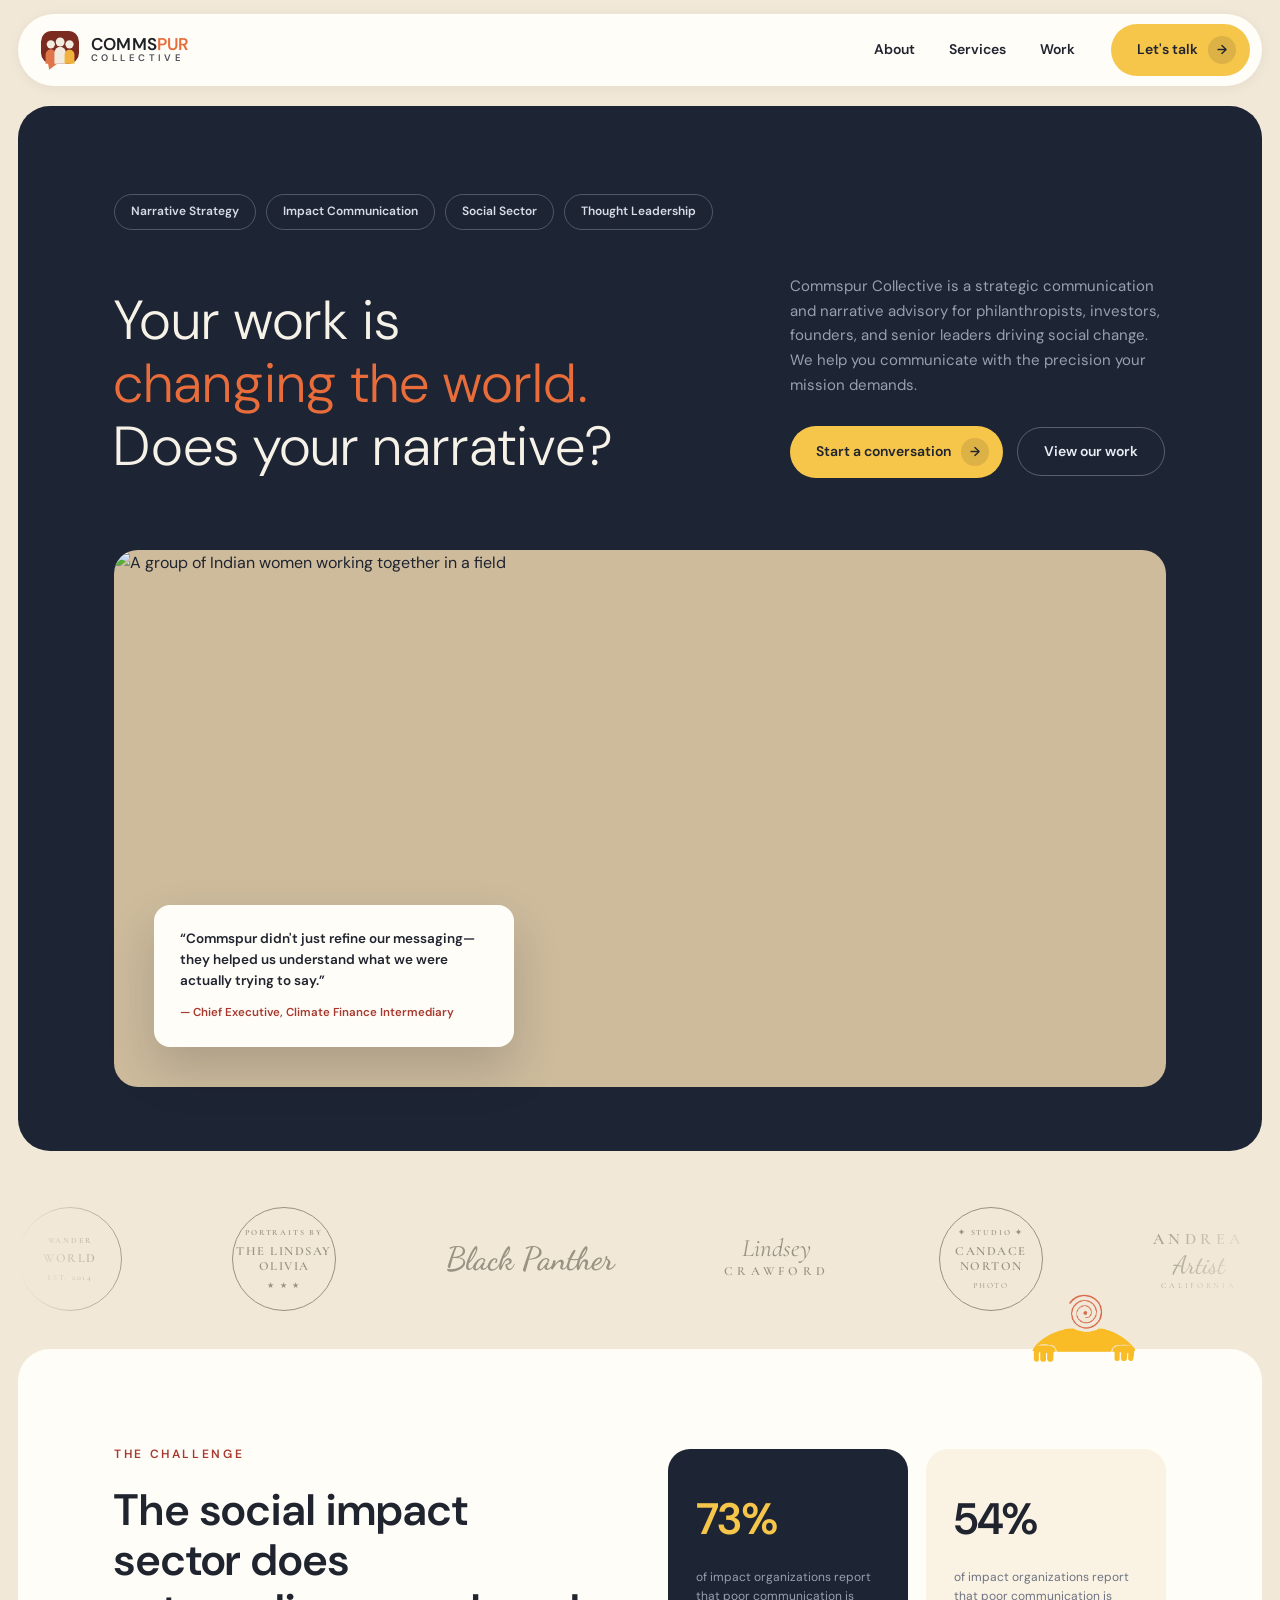
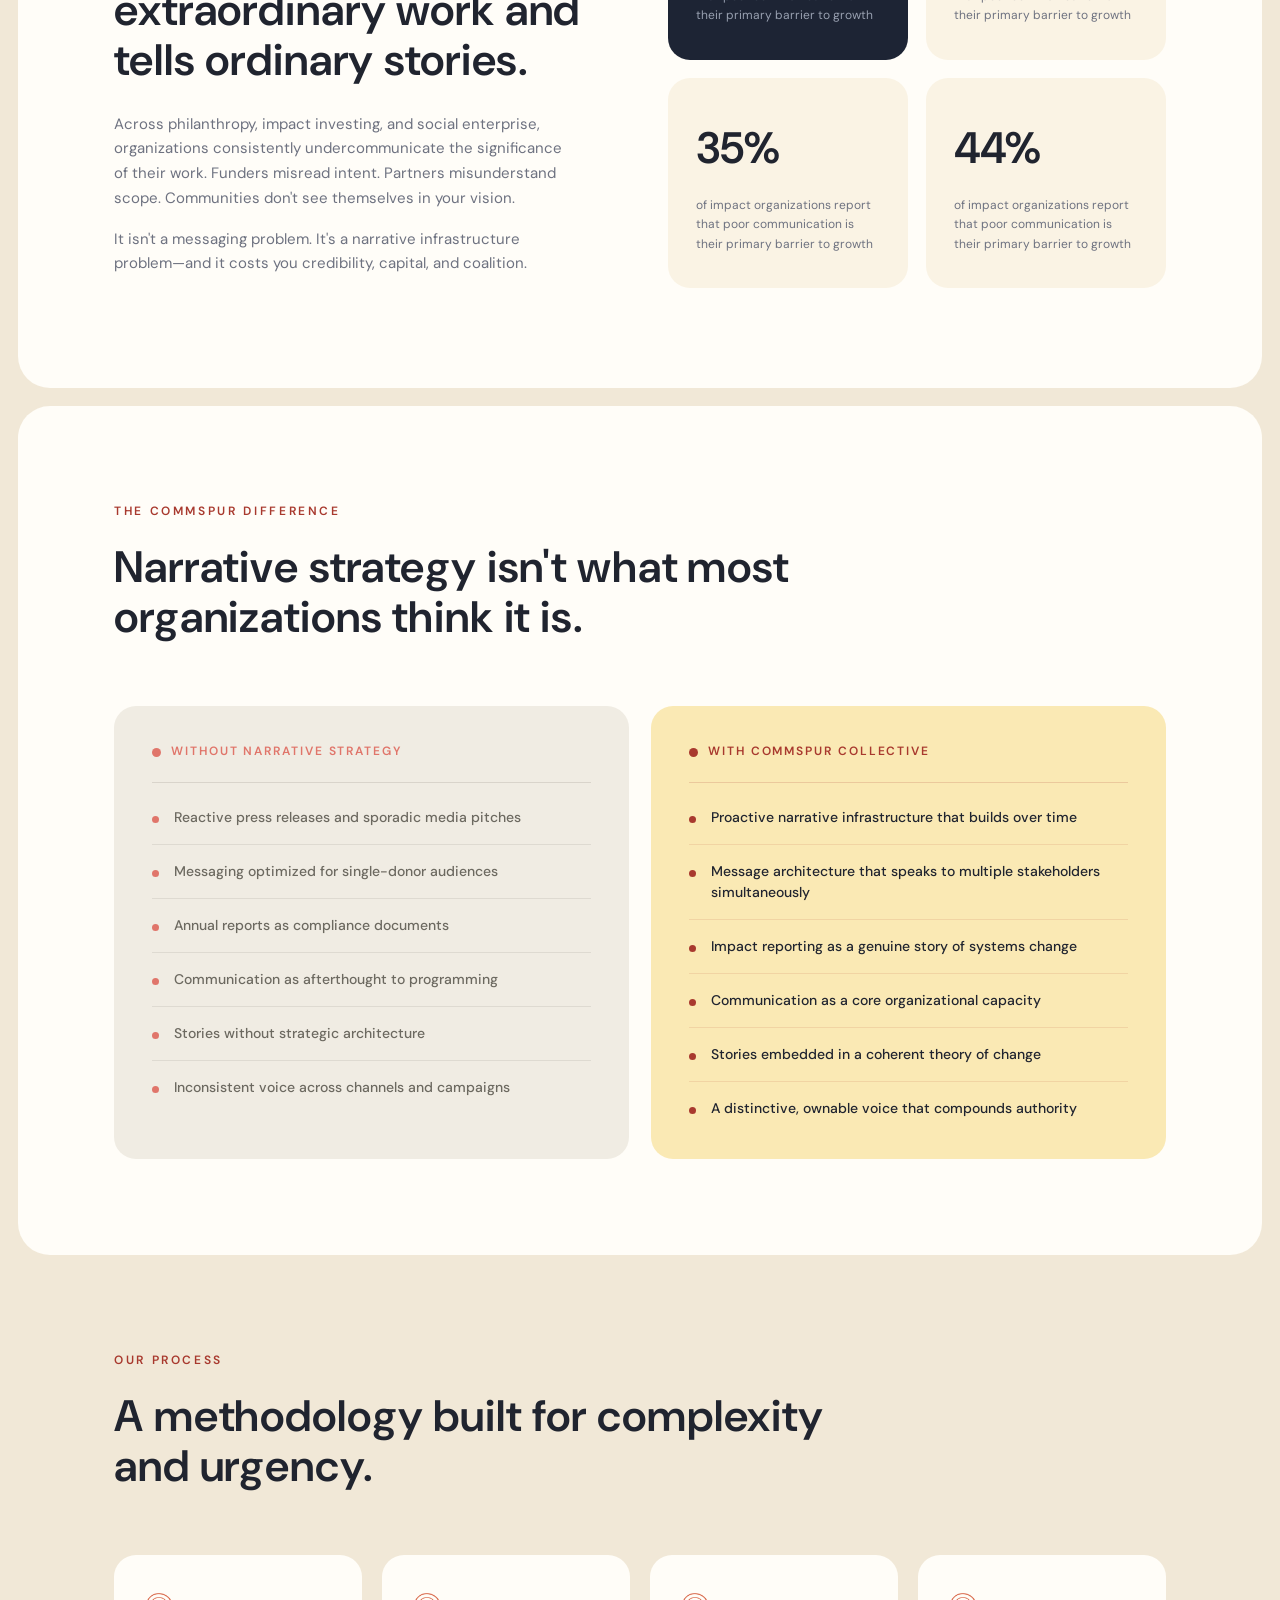
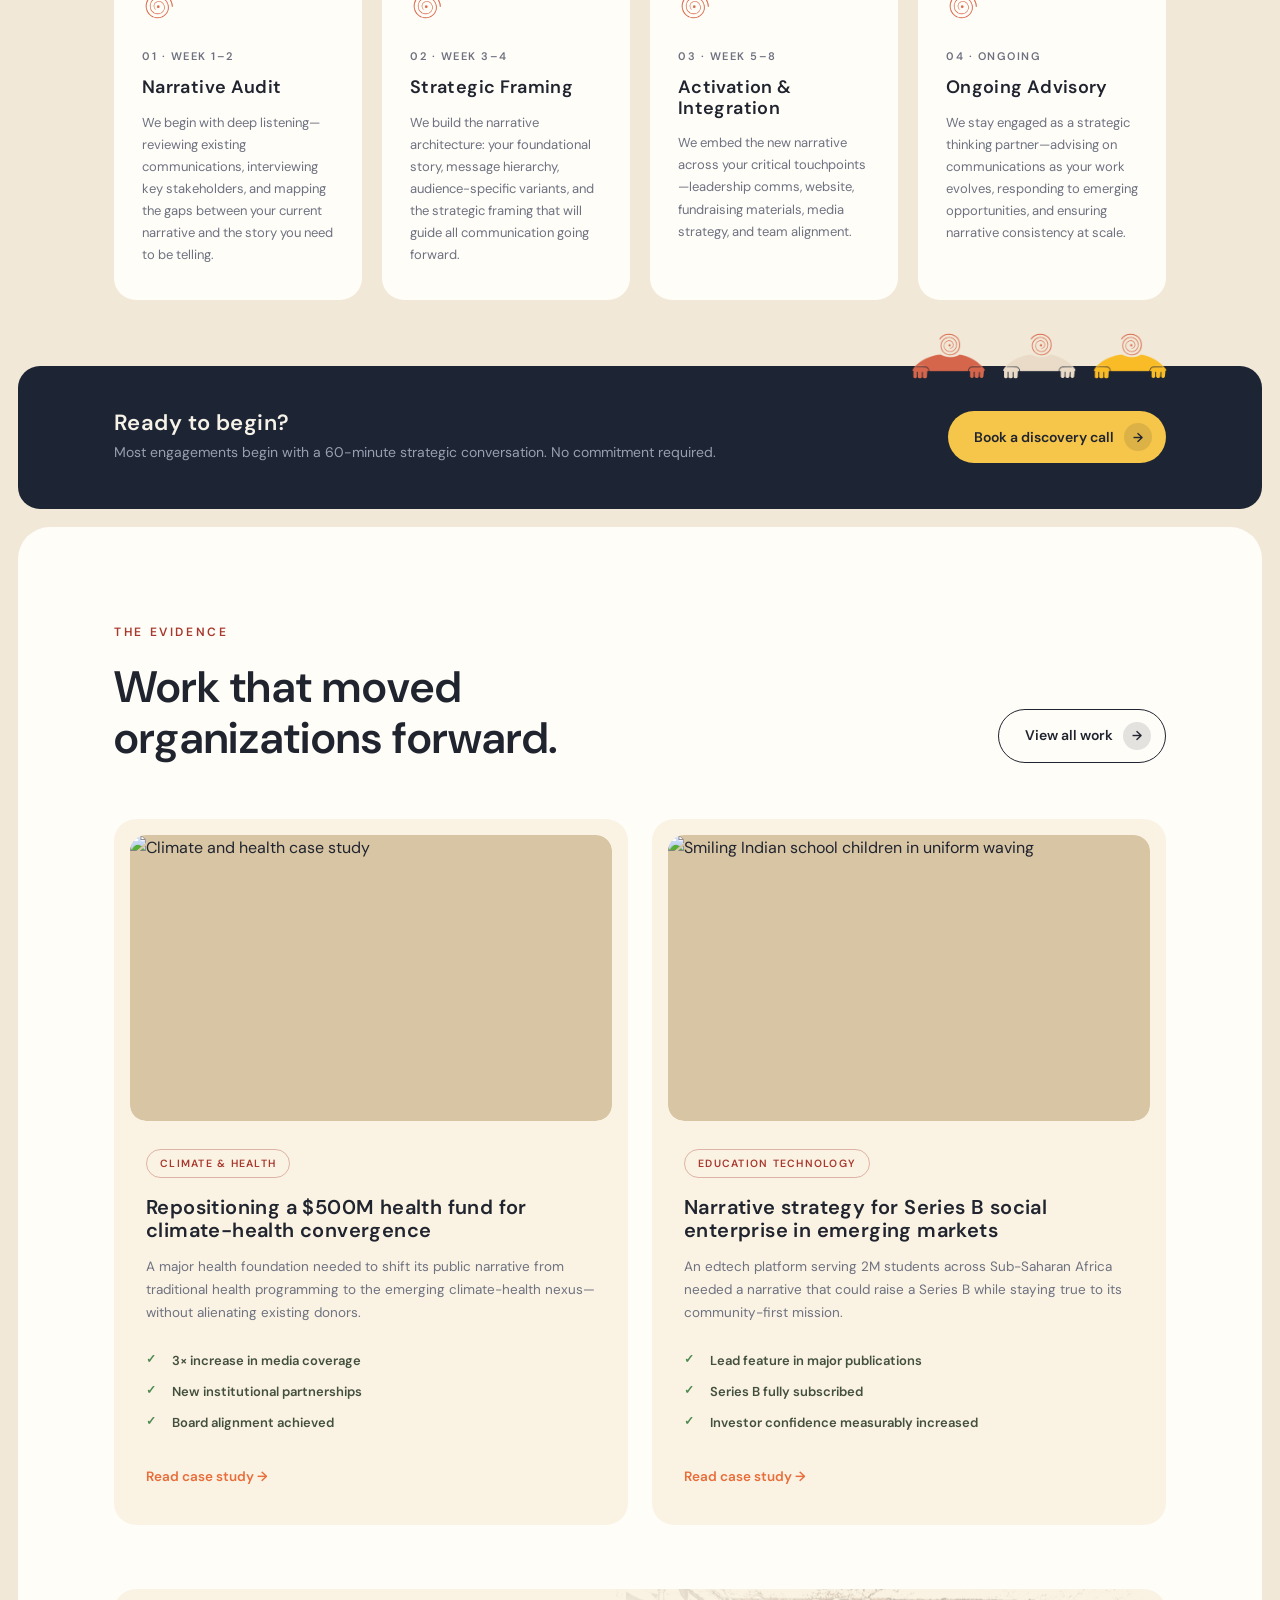
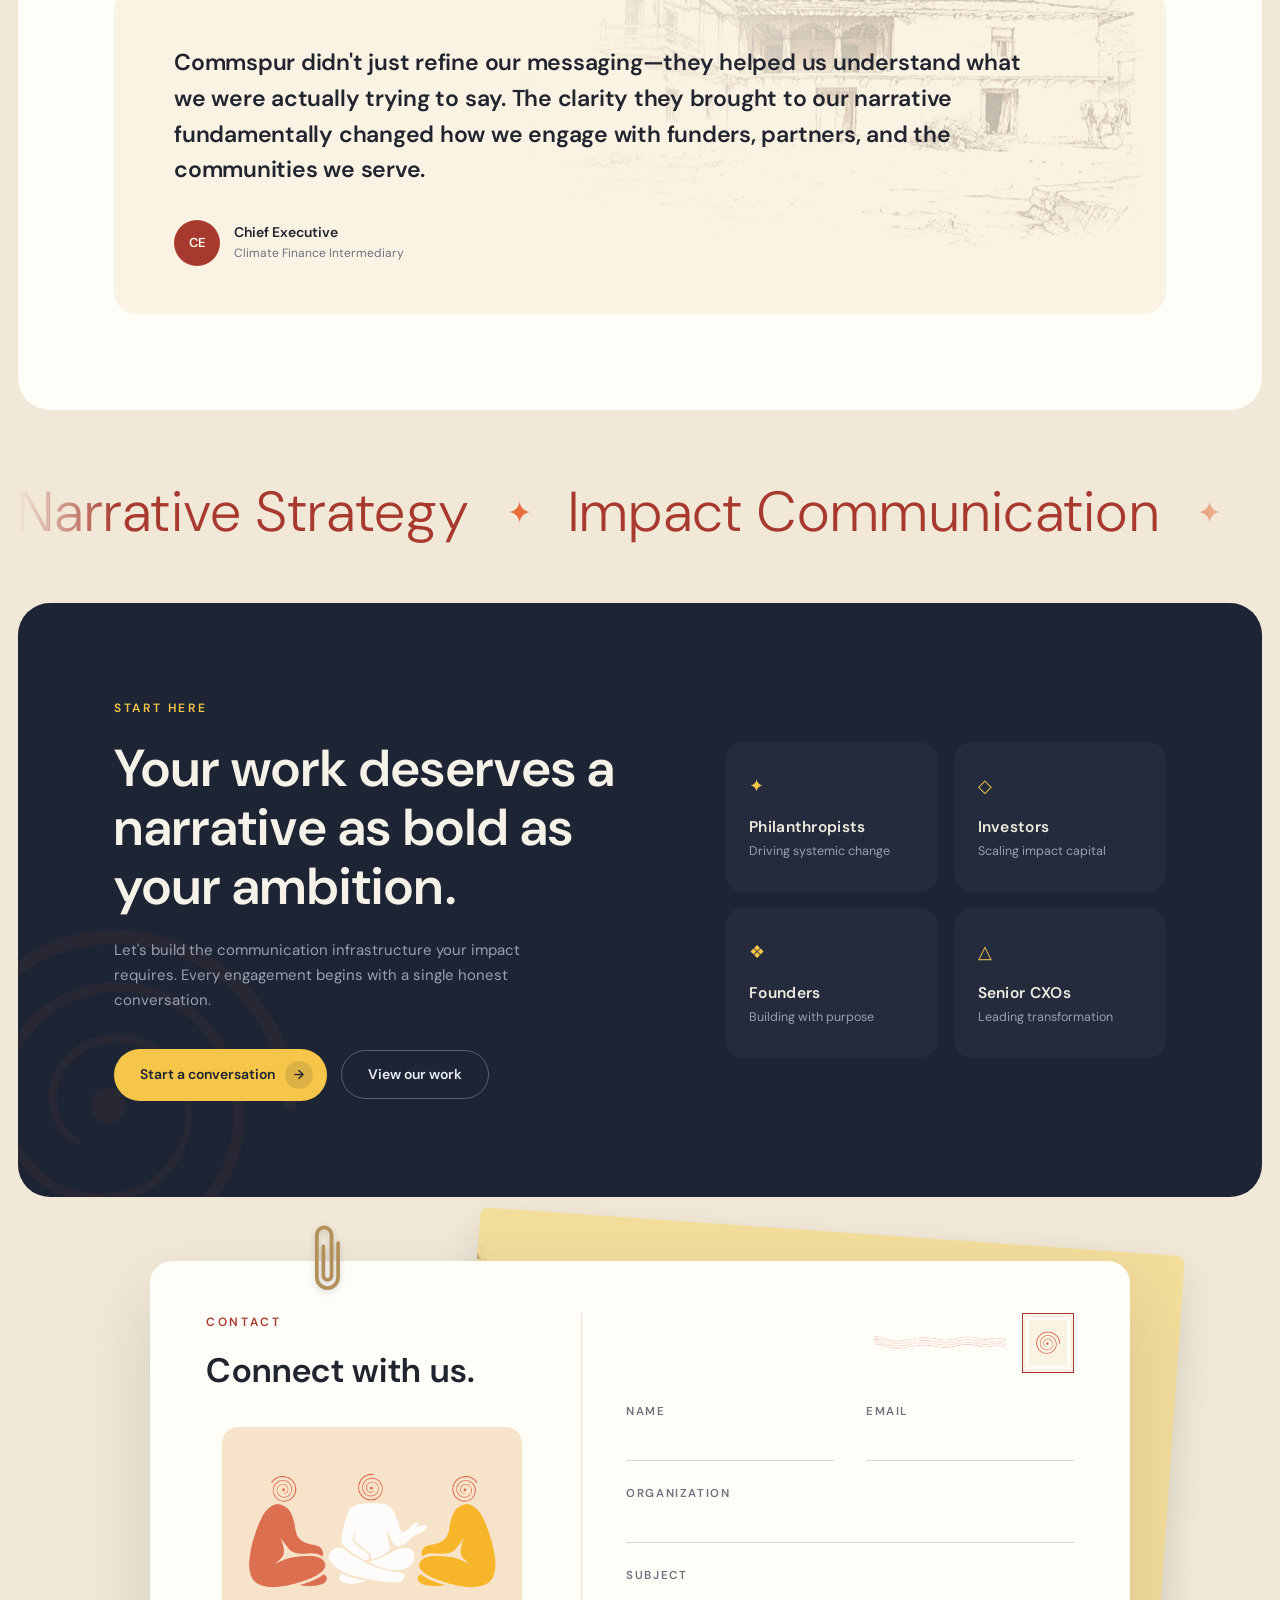
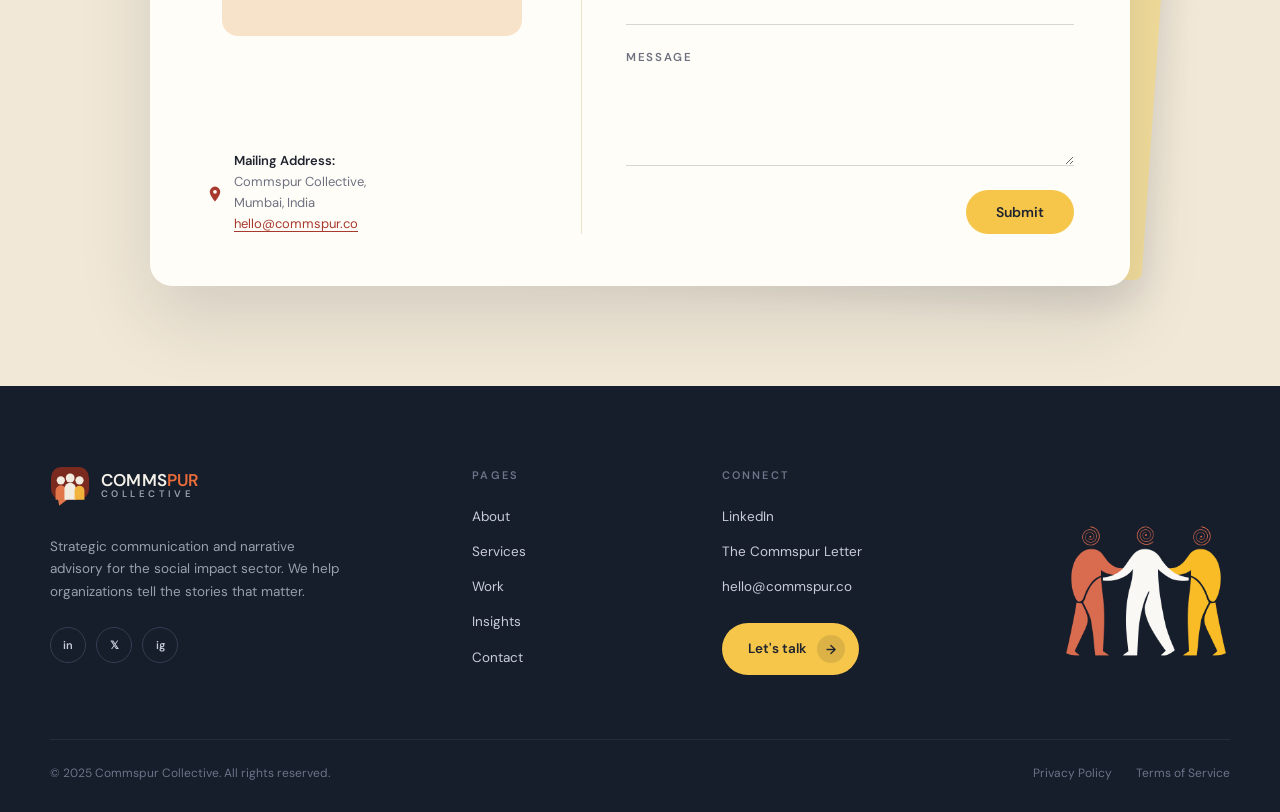
==== commit 285cc745: "removed Insights from navbar" ====
--- a/index.html
+++ b/index.html
@@ -25,10 +25,9 @@
       </a>
 
       <nav class="main-nav" id="mainNav">
-        <a href="#challenge">About</a>
-        <a href="#process">Services</a>
-        <a href="#work">Work</a>
-        <a href="#footer">Insights</a>
+        <a href="about.html">About</a>
+        <a href="services.html">Services</a>
+        <a href="work.html">Work</a>
       </nav>
 
       <a href="#contact" class="btn btn-yellow header-cta">Let's talk <span class="arrow">→</span></a>
@@ -56,8 +55,8 @@
           <div class="hero-aside reveal d2">
             <p>Commspur Collective is a strategic communication and narrative advisory for philanthropists, investors, founders, and senior leaders driving social change. We help you communicate with the precision your mission demands.</p>
             <div class="hero-actions">
-              <a href="#contact" class="btn btn-yellow">Start a conversation <span class="arrow">→</span></a>
-              <a href="#work" class="btn btn-ghost">View our work</a>
+              <a href="contact.html" class="btn btn-yellow">Start a conversation <span class="arrow">→</span></a>
+              <a href="work.html" class="btn btn-ghost">View our work</a>
             </div>
           </div>
         </div>
@@ -200,7 +199,7 @@
           <h3>Ready to begin?</h3>
           <p>Most engagements begin with a 60-minute strategic conversation. No commitment required.</p>
         </div>
-        <a href="#contact" class="btn btn-yellow">Book a discovery call <span class="arrow">→</span></a>
+        <a href="contact.html" class="btn btn-yellow">Book a discovery call <span class="arrow">→</span></a>
       </div>
     </section>
 
@@ -212,7 +211,7 @@
             <span class="eyebrow">The Evidence</span>
             <h2>Work that moved organizations forward.</h2>
           </div>
-          <a href="#work" class="btn btn-outline">View all work <span class="arrow">→</span></a>
+          <a href="work.html" class="btn btn-outline">View all work <span class="arrow">→</span></a>
         </div>
 
         <div class="case-grid" data-stagger>
@@ -229,7 +228,7 @@
                 <li>New institutional partnerships</li>
                 <li>Board alignment achieved</li>
               </ul>
-              <a href="#work" class="case-link">Read case study <span class="arrow">→</span></a>
+              <a href="work.html" class="case-link">Read case study <span class="arrow">→</span></a>
             </div>
           </article>
 
@@ -246,7 +245,7 @@
                 <li>Series B fully subscribed</li>
                 <li>Investor confidence measurably increased</li>
               </ul>
-              <a href="#work" class="case-link">Read case study <span class="arrow">→</span></a>
+              <a href="work.html" class="case-link">Read case study <span class="arrow">→</span></a>
             </div>
           </article>
         </div>
@@ -283,8 +282,8 @@
           <h2>Your work deserves a narrative as bold as your ambition.</h2>
           <p>Let's build the communication infrastructure your impact requires. Every engagement begins with a single honest conversation.</p>
           <div class="cta-actions">
-            <a href="#contact" class="btn btn-yellow">Start a conversation <span class="arrow">→</span></a>
-            <a href="#work" class="btn btn-ghost">View our work</a>
+            <a href="contact.html" class="btn btn-yellow">Start a conversation <span class="arrow">→</span></a>
+            <a href="work.html" class="btn btn-ghost">View our work</a>
           </div>
         </div>
 
@@ -398,19 +397,19 @@
 
         <div class="footer-col">
           <h5>Pages</h5>
-          <a href="#challenge">About</a>
-          <a href="#process">Services</a>
-          <a href="#work">Work</a>
-          <a href="#work">Insights</a>
-          <a href="#contact">Contact</a>
+          <a href="about.html">About</a>
+          <a href="services.html">Services</a>
+          <a href="work.html">Work</a>
+          <a href="work.html#insights">Insights</a>
+          <a href="contact.html">Contact</a>
         </div>
 
         <div class="footer-col">
           <h5>Connect</h5>
           <a href="#footer">LinkedIn</a>
-          <a href="#footer">The Commspur Letter</a>
+          <a href="work.html#resources">The Commspur Letter</a>
           <a href="mailto:hello@commspur.co">hello@commspur.co</a>
-          <a href="#contact" class="btn btn-yellow footer-btn">Let's talk <span class="arrow">→</span></a>
+          <a href="contact.html" class="btn btn-yellow footer-btn">Let's talk <span class="arrow">→</span></a>
         </div>
 
         <div class="footer-figures">
--- a/styles.css
+++ b/styles.css
@@ -1366,3 +1366,471 @@
 
   .form-row { grid-template-columns: 1fr; gap: 0; }
 }
+
+/* ==========================================================================
+   Inner pages (About / Services / Work / Contact)
+   ========================================================================== */
+
+/* ---------- Page hero ---------- */
+
+.page-hero .block-inner { padding-top: 76px; padding-bottom: 76px; }
+
+.page-hero h1 {
+  font-size: clamp(34px, 4vw, 54px);
+  font-weight: 300;
+  letter-spacing: 0.03em;
+  color: #f6f2e8;
+  max-width: 760px;
+}
+
+.page-hero-sub {
+  margin-top: 18px;
+  font-size: 15px;
+  color: var(--muted-light);
+  max-width: 540px;
+}
+
+.block-navy .section-head h2 { color: #f6f2e8; }
+
+.main-nav a.active { color: var(--orange); }
+.main-nav a.active::after { transform: scaleX(1); }
+
+/* ---------- About: origin ---------- */
+
+.origin-grid {
+  display: grid;
+  grid-template-columns: 1fr 0.95fr;
+  gap: 72px;
+  align-items: center;
+}
+
+.origin-copy p {
+  font-size: 15px;
+  color: var(--muted);
+  margin-bottom: 16px;
+  max-width: 480px;
+}
+
+.origin-media {
+  background: var(--cream);
+  border-radius: var(--radius-card);
+  padding: 34px 30px;
+}
+
+.origin-media img { width: 100%; }
+
+/* ---------- About: philosophy ---------- */
+
+.philosophy-grid {
+  display: grid;
+  grid-template-columns: repeat(3, 1fr);
+  gap: 20px;
+}
+
+.philosophy-card {
+  background: var(--cream-soft);
+  border-radius: var(--radius-card);
+  padding: 34px 28px;
+  transition: transform 0.5s var(--ease), box-shadow 0.5s var(--ease);
+}
+
+.philosophy-card:hover {
+  transform: translateY(-5px);
+  box-shadow: 0 18px 38px rgba(35, 40, 56, 0.08);
+}
+
+.philosophy-card img {
+  width: 30px;
+  margin-bottom: 20px;
+  transition: transform 1s var(--ease);
+}
+
+.philosophy-card:hover img { transform: rotate(150deg); }
+
+.philosophy-card h3 { font-size: 18px; margin-bottom: 12px; }
+
+.philosophy-card p { font-size: 13.5px; color: var(--muted); }
+
+/* ---------- About: team ---------- */
+
+.team-grid {
+  display: grid;
+  grid-template-columns: repeat(3, 1fr);
+  gap: 20px;
+}
+
+.team-card {
+  background: var(--cream-soft);
+  border-radius: var(--radius-card);
+  padding: 34px 26px 30px;
+  text-align: center;
+  transition: transform 0.5s var(--ease), box-shadow 0.5s var(--ease);
+}
+
+.team-card:hover {
+  transform: translateY(-5px);
+  box-shadow: 0 18px 38px rgba(35, 40, 56, 0.08);
+}
+
+.team-avatar {
+  width: 96px;
+  height: 96px;
+  border-radius: 50%;
+  background: var(--cream);
+  margin: 0 auto 18px;
+  display: flex;
+  align-items: flex-end;
+  justify-content: center;
+  overflow: hidden;
+}
+
+.team-avatar img { width: 66%; transform: translateY(8%); }
+
+.team-card h3 { font-size: 17px; margin-bottom: 4px; }
+
+.team-card p { font-size: 12.5px; color: var(--muted); }
+
+/* ---------- Services rows ---------- */
+
+.service-row {
+  display: grid;
+  grid-template-columns: 0.85fr 1.15fr;
+  gap: 56px;
+  padding: 46px 0;
+  border-bottom: 1px solid var(--line);
+  align-items: start;
+}
+
+.service-row:last-child { border-bottom: 0; padding-bottom: 8px; }
+
+.service-row:first-of-type { padding-top: 8px; }
+
+.service-title { display: flex; align-items: flex-start; gap: 18px; }
+
+.service-title img {
+  width: 30px;
+  margin-top: 6px;
+  flex-shrink: 0;
+}
+
+.service-num {
+  display: block;
+  font-size: 11px;
+  font-weight: 600;
+  letter-spacing: 0.16em;
+  text-transform: uppercase;
+  color: var(--muted);
+  margin-bottom: 8px;
+}
+
+.service-title h3 { font-size: 23px; }
+
+.service-body p {
+  font-size: 14.5px;
+  color: var(--muted);
+  margin-bottom: 18px;
+  max-width: 560px;
+}
+
+.chip-row { display: flex; flex-wrap: wrap; gap: 8px; }
+
+.chip {
+  display: inline-block;
+  font-size: 12px;
+  font-weight: 600;
+  color: var(--ink);
+  background: var(--cream-soft);
+  border: 1px solid var(--line);
+  border-radius: 999px;
+  padding: 6px 14px;
+}
+
+/* ---------- Work: filters ---------- */
+
+.work-filters {
+  display: flex;
+  flex-direction: column;
+  gap: 14px;
+  margin-bottom: 44px;
+}
+
+.filter-group {
+  display: flex;
+  align-items: center;
+  flex-wrap: wrap;
+  gap: 10px;
+}
+
+.filter-label {
+  font-size: 11px;
+  font-weight: 600;
+  letter-spacing: 0.16em;
+  text-transform: uppercase;
+  color: var(--muted);
+  min-width: 76px;
+}
+
+.filter-chip {
+  font-family: var(--font);
+  font-size: 12.5px;
+  font-weight: 600;
+  color: var(--ink);
+  background: transparent;
+  border: 1px solid rgba(32, 36, 47, 0.25);
+  border-radius: 999px;
+  padding: 7px 16px;
+  cursor: pointer;
+  transition: background 0.35s var(--ease), color 0.35s var(--ease), border-color 0.35s var(--ease);
+}
+
+.filter-chip:hover:not(.active) { border-color: var(--ink); }
+
+.filter-chip.active {
+  background: var(--ink);
+  color: var(--white);
+  border-color: var(--ink);
+}
+
+/* ---------- Work: expandable items ---------- */
+
+.work-list {
+  display: flex;
+  flex-direction: column;
+  gap: 18px;
+}
+
+.work-item {
+  background: var(--cream-soft);
+  border-radius: var(--radius-card);
+  transition: box-shadow 0.4s var(--ease);
+}
+
+.work-item.hidden { display: none; }
+
+.work-item.open { box-shadow: 0 18px 44px rgba(35, 40, 56, 0.09); }
+
+.work-head {
+  display: grid;
+  grid-template-columns: 1fr auto;
+  gap: 28px;
+  align-items: center;
+  padding: 30px 34px;
+  cursor: pointer;
+  background: none;
+  border: 0;
+  width: 100%;
+  text-align: left;
+  font-family: var(--font);
+}
+
+.work-head h3 { font-size: 20px; color: var(--ink); }
+
+.work-tags { display: flex; flex-wrap: wrap; gap: 8px; margin-top: 12px; }
+
+.work-toggle {
+  width: 46px;
+  height: 46px;
+  border-radius: 50%;
+  border: 1.5px solid var(--ink);
+  display: inline-flex;
+  align-items: center;
+  justify-content: center;
+  font-size: 20px;
+  font-weight: 400;
+  color: var(--ink);
+  flex-shrink: 0;
+  transition: transform 0.5s var(--ease), background 0.35s var(--ease), border-color 0.35s var(--ease);
+}
+
+.work-item.open .work-toggle {
+  transform: rotate(45deg);
+  background: var(--yellow);
+  border-color: var(--yellow);
+}
+
+.work-detail {
+  display: grid;
+  grid-template-rows: 0fr;
+  transition: grid-template-rows 0.6s var(--ease);
+}
+
+.work-detail-inner { overflow: hidden; }
+
+.work-item.open .work-detail { grid-template-rows: 1fr; }
+
+.work-summary {
+  padding: 0 34px;
+  font-size: 14px;
+  color: var(--muted);
+  max-width: 720px;
+}
+
+.work-detail-cols {
+  display: grid;
+  grid-template-columns: repeat(3, 1fr);
+  gap: 28px;
+  padding: 26px 34px 6px;
+}
+
+.work-detail-cols h4 {
+  font-size: 11px;
+  font-weight: 600;
+  letter-spacing: 0.16em;
+  text-transform: uppercase;
+  color: var(--brick);
+  margin-bottom: 10px;
+}
+
+.work-detail-cols p { font-size: 13.5px; color: var(--muted); }
+
+.work-results {
+  list-style: none;
+  display: flex;
+  flex-wrap: wrap;
+  gap: 8px;
+  padding: 22px 34px 34px;
+}
+
+.work-results li {
+  font-size: 12px;
+  font-weight: 600;
+  color: #44503e;
+  background: var(--white);
+  border: 1px solid var(--line);
+  border-radius: 999px;
+  padding: 6px 13px 6px 28px;
+  position: relative;
+}
+
+.work-results li::before {
+  content: "✓";
+  position: absolute;
+  left: 11px;
+  top: 50%;
+  transform: translateY(-50%);
+  color: #4d8a4f;
+  font-weight: 600;
+  font-size: 11px;
+}
+
+/* ---------- Work: essays & resources ---------- */
+
+.essay-grid {
+  display: grid;
+  grid-template-columns: repeat(3, 1fr);
+  gap: 20px;
+}
+
+.essay-card {
+  background: var(--cream-soft);
+  border-radius: var(--radius-card);
+  padding: 32px 28px;
+  display: flex;
+  flex-direction: column;
+  transition: transform 0.5s var(--ease), box-shadow 0.5s var(--ease);
+}
+
+.essay-card:hover {
+  transform: translateY(-5px);
+  box-shadow: 0 18px 38px rgba(35, 40, 56, 0.08);
+}
+
+.essay-meta {
+  font-size: 11px;
+  font-weight: 600;
+  letter-spacing: 0.14em;
+  text-transform: uppercase;
+  color: var(--brick);
+  margin-bottom: 14px;
+}
+
+.essay-card h3 { font-size: 18px; margin-bottom: 12px; }
+
+.essay-card p { font-size: 13.5px; color: var(--muted); margin-bottom: 20px; }
+
+.essay-card .case-link { margin-top: auto; }
+
+.resource-list { display: flex; flex-direction: column; }
+
+.resource-row {
+  display: flex;
+  align-items: center;
+  justify-content: space-between;
+  gap: 28px;
+  padding: 24px 6px;
+  border-bottom: 1px solid var(--line);
+  transition: padding-left 0.35s var(--ease);
+}
+
+.resource-row:hover { padding-left: 14px; }
+
+.resource-row:last-child { border-bottom: 0; }
+
+.resource-row h3 { font-size: 16.5px; margin-bottom: 4px; }
+
+.resource-row p { font-size: 13px; color: var(--muted); }
+
+.resource-arrow {
+  font-size: 18px;
+  color: var(--orange);
+  flex-shrink: 0;
+  transition: transform 0.35s var(--ease);
+}
+
+.resource-row:hover .resource-arrow { transform: translateX(4px); }
+
+/* ---------- Contact page cards ---------- */
+
+.contact-cards {
+  display: grid;
+  grid-template-columns: 1fr 1fr;
+  gap: 20px;
+  max-width: 980px;
+  margin: 44px auto 0;
+}
+
+.contact-card {
+  background: var(--white);
+  border-radius: var(--radius-card);
+  padding: 32px 30px;
+  transition: transform 0.5s var(--ease), box-shadow 0.5s var(--ease);
+}
+
+.contact-card:hover {
+  transform: translateY(-5px);
+  box-shadow: 0 18px 38px rgba(35, 40, 56, 0.09);
+}
+
+.contact-card h3 { font-size: 17px; margin-bottom: 6px; }
+
+.contact-card p { font-size: 13px; color: var(--muted); margin-bottom: 14px; }
+
+/* ---------- Inner pages: responsive ---------- */
+
+@media (max-width: 1024px) {
+  .origin-grid { grid-template-columns: 1fr; gap: 44px; }
+
+  .philosophy-grid, .essay-grid { grid-template-columns: 1fr 1fr; }
+
+  .team-grid { grid-template-columns: 1fr 1fr; }
+
+  .service-row { grid-template-columns: 1fr; gap: 24px; }
+
+  .work-detail-cols { grid-template-columns: 1fr; gap: 20px; }
+}
+
+@media (max-width: 720px) {
+  .philosophy-grid, .essay-grid, .team-grid { grid-template-columns: 1fr; }
+
+  .contact-cards { grid-template-columns: 1fr; }
+
+  .work-head { padding: 24px 22px; }
+
+  .work-summary { padding: 0 22px; }
+
+  .work-detail-cols { padding: 22px 22px 4px; }
+
+  .work-results { padding: 18px 22px 26px; }
+
+  .filter-label { min-width: 100%; }
+}
